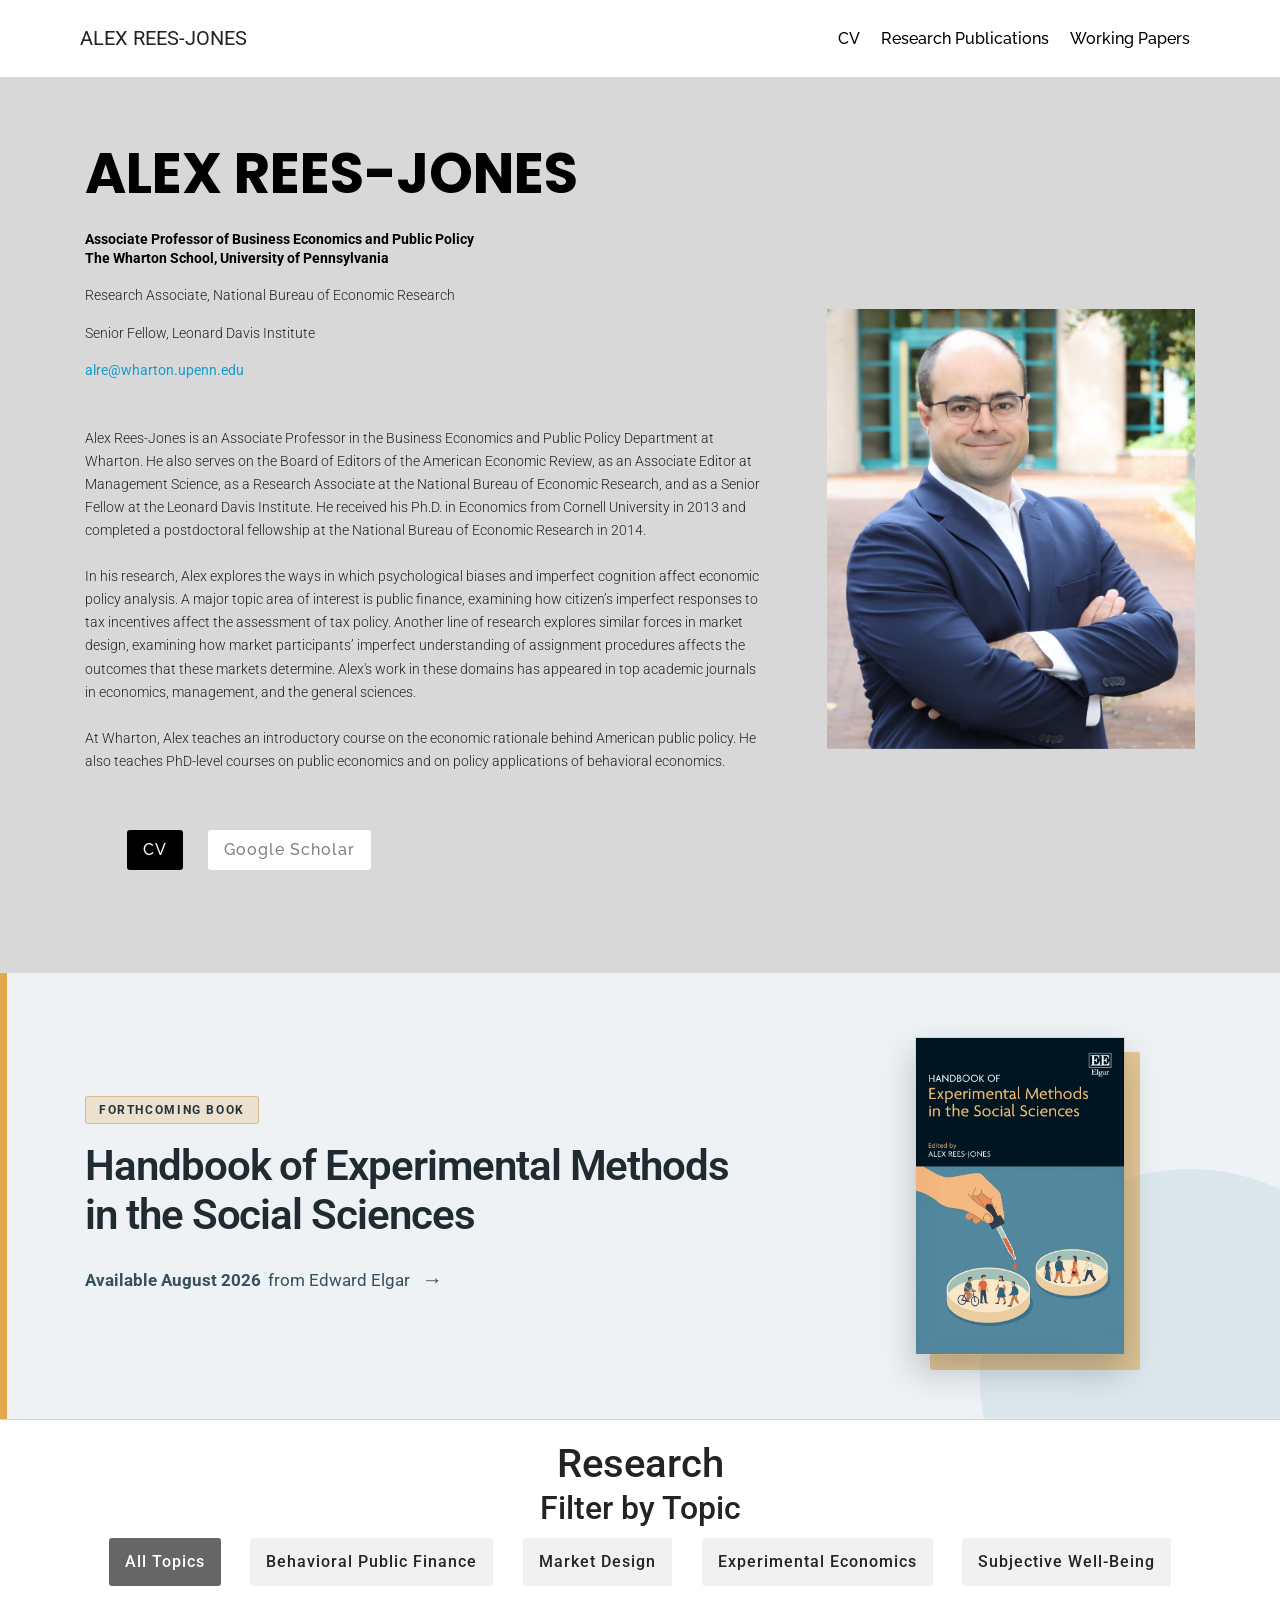
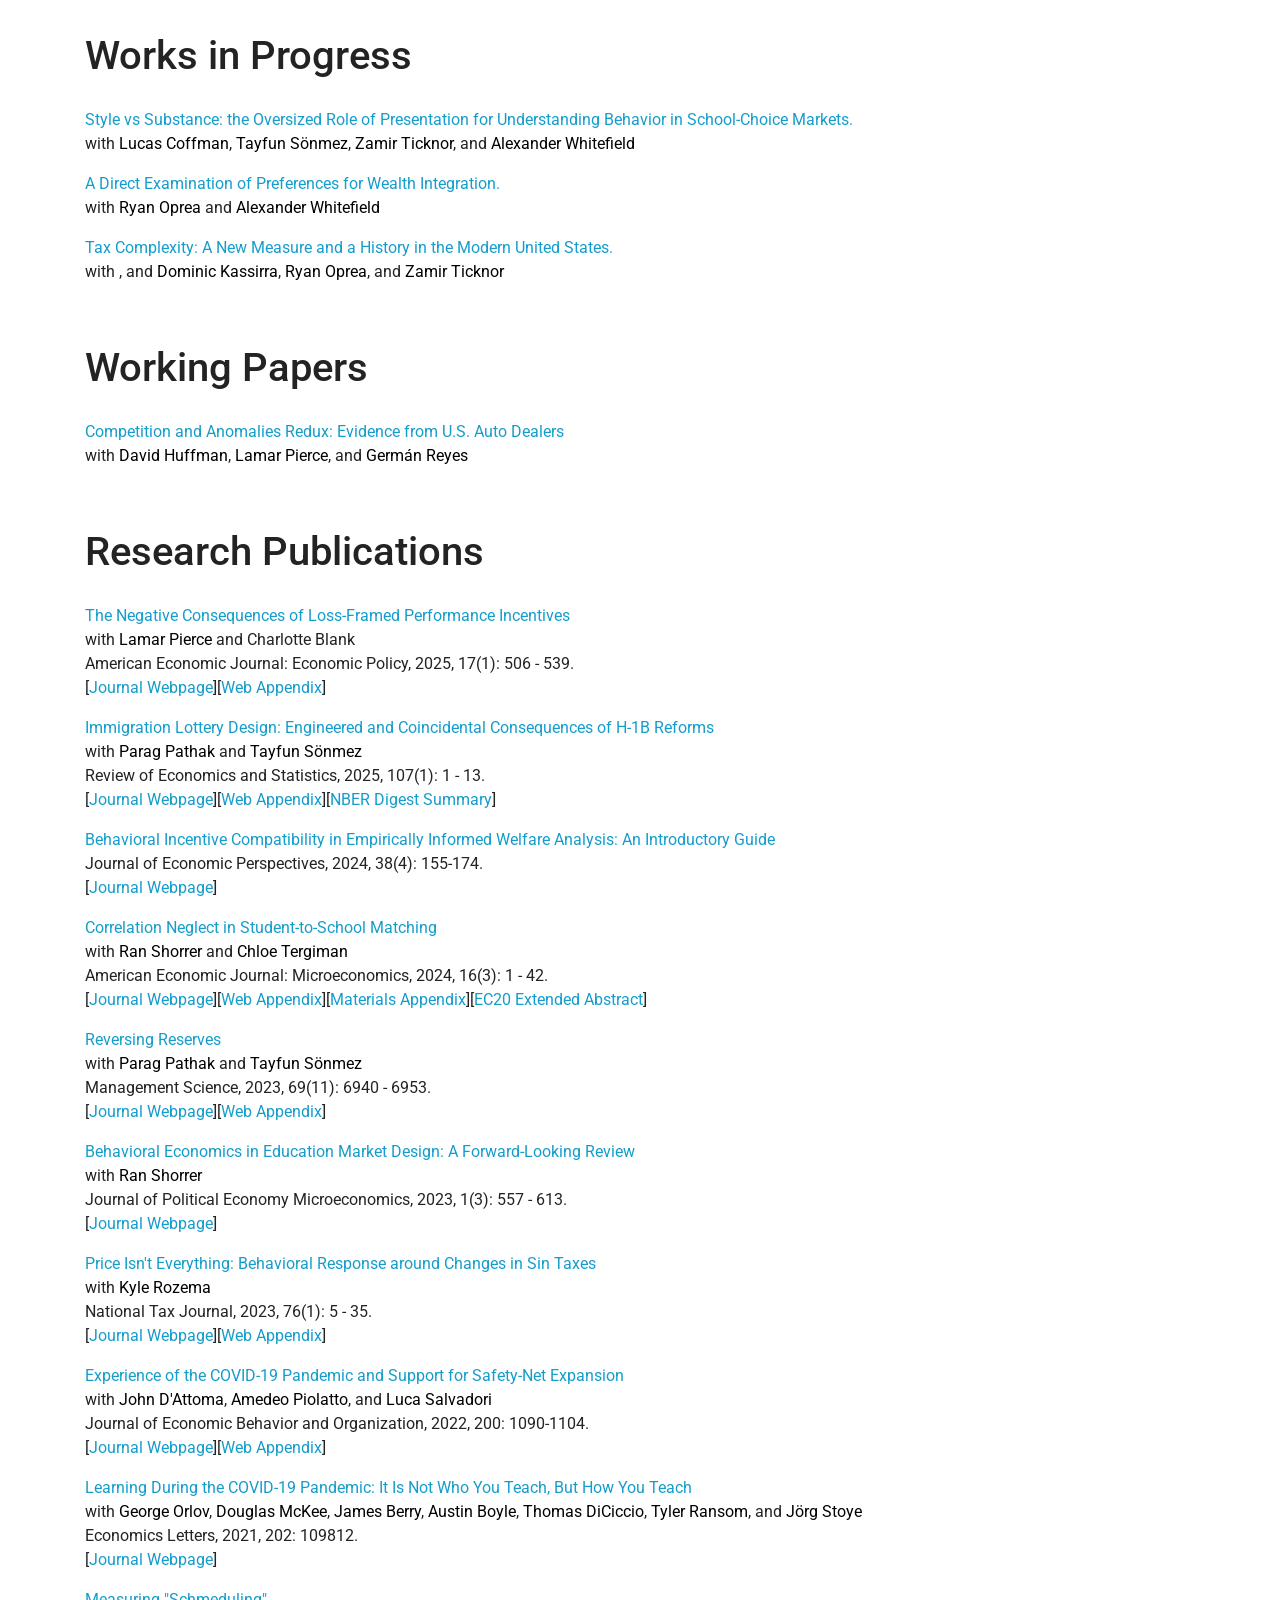
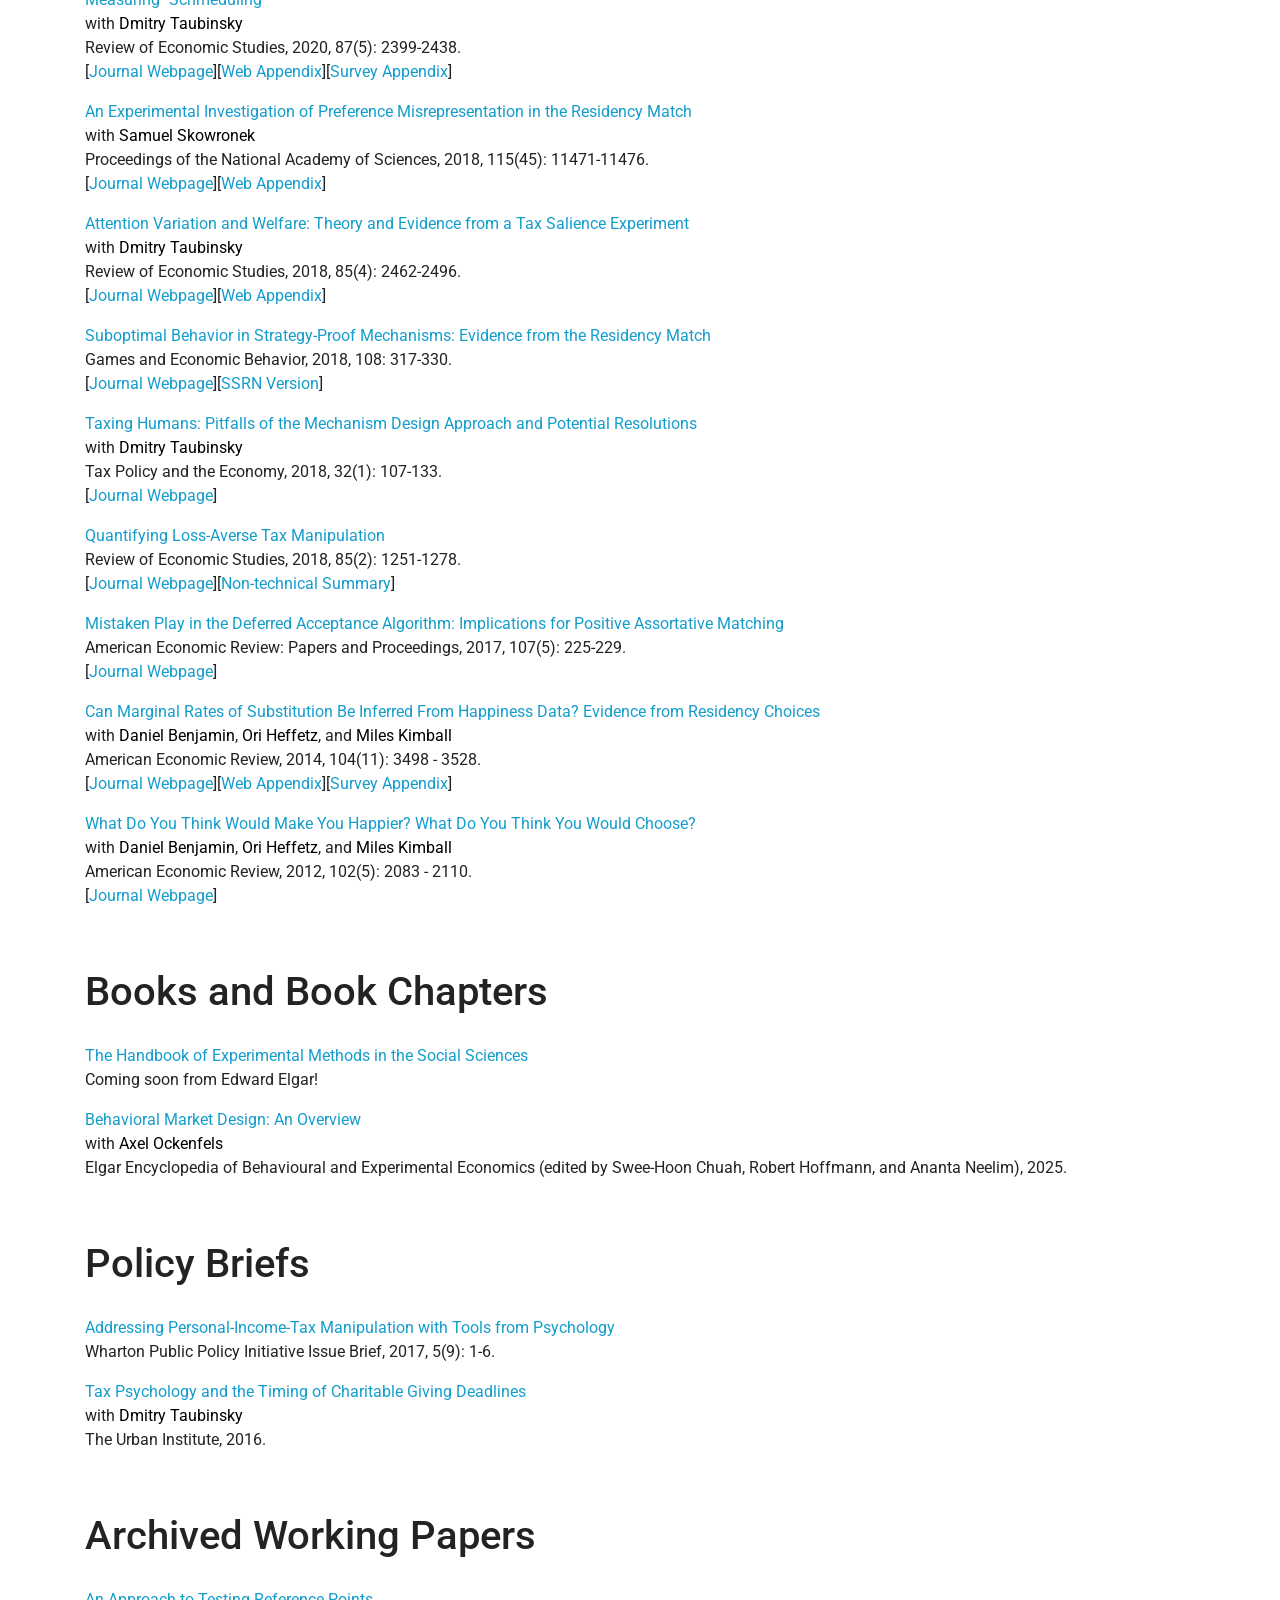
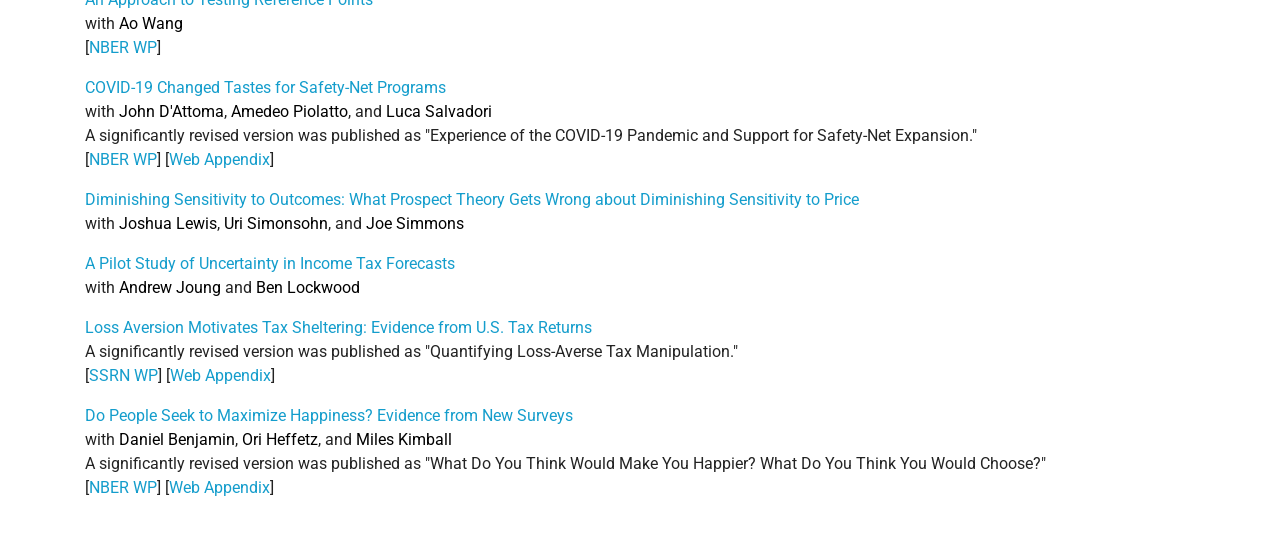
==== index.html @ b06f2dab "Update index.html" ====
<!DOCTYPE html>
<html>
<head>
  
   <meta charset="UTF-8">
  <meta http-equiv="X-UA-Compatible" content="IE=edge">
  <meta name="generator" content="">
  <meta name="viewport" content="width=device-width, initial-scale=1, minimum-scale=1">
   <meta name="description" content="">
  
  <title>ALEX REES-JONES
</title>

  <meta content=
  "Alex Rees-Jones's academic webpage."
  name="description" />
  <meta content=
  "Alex Rees-Jones, Alexander Rees-Jones, Wharton, Economics, Wharton Economics, BEPP" name=
  "keywords" />


   <link rel="stylesheet" href="assets\tether\tether.min.css">
  <link rel="stylesheet" href="assets\bootstrap\css\bootstrap.min.css">
  <link rel="stylesheet" href="assets\bootstrap\css\bootstrap-grid.min.css">
  <link rel="stylesheet" href="assets\bootstrap\css\bootstrap-reboot.min.css">
  <link rel="stylesheet" href="assets\dropdown\css\style.css">
  <link rel="stylesheet" href="assets\animatecss\animate.min.css">
  <link rel="stylesheet" href="assets\theme\css\style.css">
  <link rel="stylesheet" href="assets\mbr\css\mbr-additional.css" type="text/css">
  
 <script src="https://ajax.googleapis.com/ajax/libs/jquery/3.5.1/jquery.min.js"></script>

<script>
  (function(i,s,o,g,r,a,m){i['GoogleAnalyticsObject']=r;i[r]=i[r]||function(){
  (i[r].q=i[r].q||[]).push(arguments)},i[r].l=1*new Date();a=s.createElement(o),
  m=s.getElementsByTagName(o)[0];a.async=1;a.src=g;m.parentNode.insertBefore(a,m)
  })(window,document,'script','https://www.google-analytics.com/analytics.js','ga');

  ga('create', 'UA-104441698-1', 'auto');
  ga('send', 'pageview');

</script>


<script>
$(document).ready(function(){
  $("h4").click(function(){
    $("p1.txt").toggle(300);
  });
});
</script>
 <style>
 
.filterDiv {

  display: none;
}

.show {
  display: block;
}

.container {
  margin-top: 20px;
  overflow: hidden;
}
 

/* Style the buttons */
.btn {
  border: none;
  outline: none;
  padding: 12px 16px;
  background-color: #f1f1f1;
  cursor: pointer;
}

.btn:hover {
  background-color: #ddd;
}

.btn.active {
  background-color: #666;
  color: white;
}
</style> 
  
</head>
<body>
  <section class="menu cid-rqEWqc2a2k" once="menu" id="menu2-1e">

    

    <nav class="navbar navbar-expand beta-menu navbar-dropdown align-items-center navbar-fixed-top navbar-toggleable-sm">
        <button class="navbar-toggler navbar-toggler-right" type="button" data-toggle="collapse" data-target="#navbarSupportedContent" aria-controls="navbarSupportedContent" aria-expanded="false" aria-label="Toggle navigation">
            <div class="hamburger">
                <span></span>
                <span></span>
                <span></span>
                <span></span>
            </div>
        </button>
        <div class="menu-logo">
            <div class="navbar-brand">
                
                   ALEX REES-JONES
             
                
            </div>
        </div>
        <div class="collapse navbar-collapse" id="navbarSupportedContent">
            <ul class="navbar-nav nav-dropdown nav-right" data-app-modern-menu="true"><li class="nav-item">
                    <a class="nav-link link text-black display-4" href="Rees-Jones%20CV.pdf" target="_blank">
                        CV</a>
                </li><li class="nav-item"><a class="nav-link link text-black display-4" href="index.html#pubs">
                        Research Publications</a></li>
                </li><li class="nav-item"><a class="nav-link link text-black display-4" href="index.html#papers">
                        Working Papers</a></li>
<!--
                </li><li class="nav-item"><a class="nav-link link text-black display-4" href="https://bepp.wharton.upenn.edu/profile/alre/#news">
                        Selected Media</a></li>
-->
</ul>
            
        </div>
    </nav>
</section>

<section class="engine"><a href=""></a></section><section class="header3 cid-ricv2BmCOb" id="header3-1d">

    

    

    <div class="container">
        <div class="media-container-row">
            <div class="mbr-figure" style="width: 60%;">
                <img src="https://alexreesjones.github.io/images/cover.jpeg" alt="" title="">
            </div>

            <div class="media-content">
                <h1 class="mbr-section-title mbr-white pb-3 mbr-fonts-style display-1"><strong>ALEX REES-JONES</strong></h1>
                <h3 class="mbr-section-subtitle align-left mbr-white mbr-light pb-3 mbr-fonts-style display-5"><strong>
				Associate Professor of Business Economics and Public Policy <br />
                                The Wharton School, University of Pennsylvania <br />
<br />
</strong><div>Research Associate, National Bureau of Economic Research </div> 
<br />
</strong><div>Senior Fellow, Leonard Davis Institute </div> 
<br />
<div><a href=
      "mailto:alre@wharton.upenn.edu">alre@wharton.upenn.edu</a></div><div>

                <div class="mbr-section-text mbr-white pb-3 ">
                    <p class="mbr-text mbr-fonts-style display-5">

<br>	
<br>		

Alex Rees-Jones is an Associate Professor in the Business Economics and Public Policy Department at Wharton. He also serves on the Board of Editors of the American Economic Review, as an Associate Editor at Management Science, as a Research Associate at the National Bureau of Economic Research, and as a Senior Fellow at the Leonard Davis Institute. He received his Ph.D. in Economics from Cornell University in 2013 and completed a postdoctoral fellowship at the National Bureau of Economic Research in 2014. 

<br>
<br>

In his research, Alex explores the ways in which psychological biases and imperfect cognition affect economic policy analysis. A major topic area of interest is public finance, examining how citizen’s imperfect responses to tax incentives affect the assessment of tax policy. Another line of research explores similar forces in market design, examining how market participants’ imperfect understanding of assignment procedures affects the outcomes that these markets determine. Alex's work in these domains has appeared in top academic journals in economics, management, and the general sciences. 

<br>
<br>

At Wharton, Alex teaches an introductory course on the economic rationale behind American public policy. He also teaches PhD-level courses on public economics and on policy applications of behavioral economics. 


 
<br>
                 </div>
                <div class="btn" style="background-color: #fff0;">
				<a class="btn btn-md btn-secondary display-4" href="https://alexreesjones.github.io/Rees-Jones%20CV.pdf" 
				target="_blank">CV</a> <a class="btn btn-md btn-white display-4" href="https://scholar.google.com/citations?user=gaqjFHAAAAAJ&amp;hl=en">Google Scholar</a></div>
            </div>
        </div>
    </div>


<br>

</section>







<section class="book-announcement" id="handbook">
  <div class="container">
    <div class="row align-items-center">

      <div class="col-lg-8 col-md-7 book-announcement-content">
        <div class="book-label">Forthcoming Book</div>

        <h2 class="book-title">
          Handbook of Experimental Methods<br class="book-title-break">
          in the Social Sciences
        </h2>

        <a
          class="book-release-link"
          href="https://www.e-elgar.com/shop/usd/handbook-of-experimental-methods-in-the-social-sciences-9781035312627.html"
          target="_blank"
          rel="noopener noreferrer"
        >
          <span class="book-release-date">Available August 2026</span>
          <span class="book-publisher">from Edward Elgar</span>
          <span class="book-arrow" aria-hidden="true">&rarr;</span>
        </a>
      </div>

      <div class="col-lg-4 col-md-5 book-cover-column">
        <a
          class="book-cover-link"
          href="https://www.e-elgar.com/shop/usd/handbook-of-experimental-methods-in-the-social-sciences-9781035312627.html"
          target="_blank"
          rel="noopener noreferrer"
          aria-label="View Handbook of Experimental Methods in the Social Sciences on the Edward Elgar website"
        >
          <img
            class="book-cover"
            src="https://alexreesjones.github.io/images/handbook-experimental-methods.jpg"
            alt="Cover of Handbook of Experimental Methods in the Social Sciences"
          >
        </a>
      </div>

    </div>
  </div>
</section>



















































<section class="mbr-section article content9 cid-r3DtLcK8Cp" id="pubs"> 
<br />
<h1 class="text-center">
    Research
</h1>
<h2 class="text-center">
    Filter by Topic
</h2>

<div class="media-container-row"   >
<div id="myBtnContainer"   >
  <button class="btn active" onclick="filterSelection('all')"> All Topics</button>
  <button class="btn" onclick="filterSelection('BPF')"> Behavioral Public Finance</button>
  <button class="btn" onclick="filterSelection('MD')"> Market Design</button>
  <button class="btn" onclick="filterSelection('EE')"> Experimental Economics</button>
  <button class="btn" onclick="filterSelection('SWB')"> Subjective Well-Being</button>
</div>
</div>
<br />

<div class="container">





<div class="filterDiv general MD BPF EE">
    <h1>Works in Progress</h1>
</div>
    
<br />
	<div class="filterDiv MD EE">
        <p><a class="paper" href="">Style vs Substance: the Oversized Role of Presentation for Understanding Behavior in School-Choice Markets.</a><br />
        with <a class="coauthor" href="https://sites.google.com/site/lucascoffman/" style="color:black">Lucas Coffman</a>, <a class="coauthor" href="https://www.tayfunsonmez.net/" style="color:black"> Tayfun S<span>&#246;</span>nmez</a>, <a class="coauthor" href="" style="color:black">Zamir Ticknor</a>, and <a class="coauthor" href="https://sites.google.com/view/alexander-whitefield/" style="color:black"> Alexander Whitefield</a><br />
  	</p>
	</div>


	<div class="filterDiv EE">
        <p><a class="paper" href="">A Direct Examination of Preferences for Wealth Integration.</a><br />
        with <a class="coauthor" href="https://www.ryanoprea.com/" style="color:black">Ryan Oprea</a> and <a class="coauthor" href="https://sites.google.com/view/alexander-whitefield/" style="color:black"> Alexander Whitefield</a><br />
  	</p>
	</div>

	<div class="filterDiv BPF">
        <p><a class="paper" href="">Tax Complexity: A New Measure and a History in the Modern United States.</a><br />
        with , and <a class="coauthor" href="https://dominickassirra.github.io/" style="color:black"> Dominic Kassirra</a>, <a class="coauthor" href="https://www.ryanoprea.com/" style="color:black">Ryan Oprea</a>, and <a class="coauthor" href="" style="color:black">Zamir Ticknor</a><br />
  	</p>
	</div>

<br />



<br />















<div class="filterDiv general">
    <h1>Working Papers</h1>
</div>
    
<br />
	<div class="filterDiv general">
        <p><a class="paper" href="./papers/Competition and Anomalies Redux.pdf">Competition and Anomalies Redux: Evidence from U.S. Auto Dealers</a><br />
        with <a class="coauthor" href="http://www.dbhuffman.com/" style="color:black">David Huffman</a>, <a class="coauthor" href="https://www.lamarpierce.net/" style="color:black">Lamar Pierce</a>, and <a class="coauthor" href="https://germanr.com/" style="color:black">Germán Reyes</a><br />
  	</p>
	</div>



<br />



<br />


    <h1>Research Publications</h1>

    
<br />
	<div class="filterDiv general">
        <p><a class="paper" href="./papers/The Negative Consequences of Loss-Framed Performance Incentives.pdf">The Negative Consequences of Loss-Framed Performance Incentives</a><br />
        with <a class="coauthor" href="https://www.lamarpierce.net/" style="color:black">Lamar Pierce</a> and <a class="coauthor" ">Charlotte Blank</a><br />
<a class="journal">American Economic Journal: Economic Policy,</a> 2025, 17(1): 506 - 539.<br />
[<a href= "https://www.aeaweb.org/articles?id=10.1257/pol.20220512">Journal Webpage</a>][<a href= "./papers/Appendix To The Negative Consequences of Loss-Framed Performance Incentives.pdf">Web Appendix</a>] <br />
  	</p>
	</div>





	<div class="filterDiv MD">
        <p><a class="paper" href="./papers/Immigration Lottery Design.pdf">Immigration Lottery Design: Engineered and Coincidental Consequences of H-1B Reforms</a><br />
        with <a class="coauthor" href="https://economics.mit.edu/faculty/ppathak" style="color:black">Parag Pathak</a> and <a class="coauthor" href="https://www.tayfunsonmez.net/" style="color:black"> Tayfun S<span>&#246;</span>nmez</a><br />
	<a class="journal">Review of Economics and Statistics,</a> 2025, 107(1): 1 - 13.<br />
	[<a href= "https://direct.mit.edu/rest/article/doi/10.1162/rest_a_01252/113167/Immigration-Lottery-Design-Engineered-and">Journal Webpage</a>][<a href= "./papers/Immigration Lottery Design Appendix.pdf">Web Appendix</a>][<a href= "https://www.nber.org/digest/apr20/w26767.shtml">NBER Digest Summary</a>]
  	</p>
	</div>

	<div class="filterDiv BPF MD">
        <p><a class="paper" href="./papers/rees-jones-2024-behavioral-incentive-compatibility-and-empirically-informed-welfare-analysis-an-introductory-guide.pdf">Behavioral Incentive Compatibility in Empirically Informed Welfare Analysis: An Introductory Guide</a><br />
<a class="journal">Journal of Economic Perspectives, </a> 2024, 38(4): 155-174.  <br />
	[<a href= "https://www.aeaweb.org/articles?id=10.1257/jep.38.4.155">Journal Webpage</a>]
  	</p>
	</div>

	<div class="filterDiv MD EE">
        <p><a class="paper" href="./papers/Correlation Neglect in Student-to-School Matching.pdf">Correlation Neglect in Student-to-School Matching</a><br />
        with <a class="coauthor" href="http://rshorrer.weebly.com/" style="color:black">Ran Shorrer</a> and <a class="coauthor" href="https://sites.psu.edu/chloetergiman/" style="color:black">Chloe Tergiman</a><br />
	<a class="journal">American Economic Journal: Microeconomics, </a> 2024, 16(3): 1 - 42.  <br />
	[<a href= "https://www.aeaweb.org/articles?id=10.1257/mic.20200407">Journal Webpage</a>][<a href= "./papers/Correlation Neglect in Student to School Matching Appendix.pdf">Web Appendix</a>][<a href= "./papers/Correlation Neglect in Student to School Matching Materials Appendix.pdf">Materials Appendix</a>][<a href= "./papers/Correlation Neglect in Student-to-School Matching EC20.pdf">EC20 Extended Abstract</a>]
  	</p>
	</div>

	<div class="filterDiv MD EE">
        <p><a class="paper" href="./papers/Reversing Reserves.pdf">Reversing Reserves</a><br />
        with <a class="coauthor" href="https://economics.mit.edu/faculty/ppathak" style="color:black">Parag Pathak</a> and <a class="coauthor" href="https://www.tayfunsonmez.net/" style="color:black">Tayfun S<span>&#246;</span>nmez</a><br />
	<a class="journal">Management Science,</a> 2023, 69(11): 6940 - 6953. <br />
	[<a href= "https://pubsonline.informs.org/doi/10.1287/mnsc.2023.4669">Journal Webpage</a>][<a href= "./papers/Reversing Reserves Appendix.pdf">Web Appendix</a>]
  	</p>
	</div>

	<div class="filterDiv MD">
        <p><a class="paper" href="./papers/Behavioral Economics in Education Market Design.pdf">Behavioral Economics in Education Market Design: A Forward-Looking Review</a><br />
        with <a class="coauthor" href="http://rshorrer.weebly.com/" style="color:black">Ran Shorrer</a><br />
	<a class="journal">Journal of Political Economy Microeconomics, </a> 2023, 1(3): 557 - 613. <br />
[<a href= "https://www.journals.uchicago.edu/doi/10.1086/725054">Journal Webpage</a>]
  	</p>
	</div>


	<div class="filterDiv BPF">
        <p><a class="paper" href="./papers/Price_Isn't_Everything.pdf">Price Isn't Everything: Behavioral Response around Changes in Sin Taxes</a><br />
        with <a class="coauthor" href="http://kylerozema.com/" style="color:black">Kyle Rozema</a><br />
	<a class="journal">National Tax Journal,</a> 2023, 76(1): 5 - 35.<br />
[<a href= "https://www.journals.uchicago.edu/doi/full/10.1086/723093">Journal Webpage</a>][<a href = "./papers/Price_Isn't_Everything_Appendix.pdf">Web Appendix</a>]
  	</p>
	</div>

	<div class="filterDiv BPF">
        <p><a class="paper" href="./papers/COVID and Safetynet Expansion.pdf">Experience of the COVID-19 Pandemic and Support for
Safety-Net Expansion</a><br />
        with <a class="coauthor" href="http://business-school.exeter.ac.uk/about/people/profile/index.php?web_id=John_DAttoma" style="color:black">John D'Attoma</a>, <a class="coauthor" href="https://sites.google.com/site/piolatto/" style="color:black">Amedeo Piolatto</a>, and <a class="coauthor" href="https://lucasalvadori.weebly.com/" style="color:black">Luca Salvadori</a><br />
<a class="journal">Journal of Economic Behavior and Organization,</a> 2022, 200: 1090-1104. <br />
[<a href= "https://doi.org/10.1016/j.jebo.2022.07.002">Journal Webpage</a>][<a href = "./papers/Online Appendix for Experience of the COVID19 Pandemic and Support for Safetynet Expansion.pdf">Web Appendix</a>]
  	</p>
	</div>


	<div class="filterDiv general">
        <p><a class="paper" href="./papers/Learning during a pandemic.pdf">Learning During the COVID-19 Pandemic: It Is Not Who You Teach, But How You Teach</a><br />
        with <a class="coauthor" href="https://sites.google.com/site/orlovecon/home?authuser=0" style="color:black">George Orlov</a>, <a class="coauthor" href="https://dougmckee.net/" style="color:black">Douglas McKee</a>, <a class="coauthor" href="https://sites.google.com/site/econjimberry/" style="color:black">James Berry</a>, <a class="coauthor" href="https://sites.google.com/site/austinboyle/" style="color:black">Austin Boyle</a>, <a class="coauthor" href="https://stat.cornell.edu/people/faculty/thomas-diciccio" style="color:black">Thomas DiCiccio</a>, <a class="coauthor" href="https://tyleransom.github.io/research.html" style="color:black">Tyler Ransom</a>, and <a class="coauthor" href="https://stoye.economics.cornell.edu/" style="color:black">Jörg Stoye</a>           <br />
	<a class="journal">Economics Letters,</a> 2021, 202: 109812.  <br />
[<a href= "https://www.sciencedirect.com/science/article/pii/S0165176521000896?dgcid=coauthor">Journal Webpage</a>]
  	</p>
	</div>

	<div class="filterDiv BPF EE">
        <p><a class="paper" href="./papers/Measuring Schmeduling.pdf">Measuring "Schmeduling"</a><br />
        with <a class="coauthor" href="https://www.dmitrytaubinsky.com/" style="color:black">Dmitry Taubinsky</a><br />
	<a class="journal">Review of Economic Studies,</a> 2020, 87(5): 2399-2438.  <br />
	[<a href= "https://academic.oup.com/restud/advance-article/doi/10.1093/restud/rdz045/5569886?guestAccessKey=7a6e59c3-8af5-4abe-a51c-2ad06c4fa8d2">Journal Webpage</a>][<a href = "./papers/Measuring Schmeduling Online Appendix.pdf">Web Appendix</a>][<a href=
        "./papers/Measuring Schmeduling Survey Appendix.pdf">Survey Appendix</a>]
  	</p>
	</div>

	<div class="filterDiv MD EE">
        <p><a class="paper" href="http://www.pnas.org/content/pnas/115/45/11471.full.pdf">An Experimental Investigation of Preference Misrepresentation in the
  Residency Match </a><br />
        with <a class="coauthor" href="https://oid.wharton.upenn.edu/profile/samsko/" style="color:black">Samuel Skowronek</a><br />
        <a class="journal">Proceedings of the National Academy of Sciences,</a> 2018, 115(45): 11471-11476.<br />
	[<a href= "http://www.pnas.org/content/early/2018/10/22/1803212115">Journal Webpage</a>][<a href=
        "http://www.pnas.org/content/pnas/suppl/2018/10/22/1803212115.DCSupplemental/pnas.1803212115.sapp.pdf">Web Appendix</a>] <br />
  	</p>
	</div>

	<div class="filterDiv BPF EE">
        <p><a class="paper" href="./papers/Attention Variation and Welfare.pdf">Attention Variation and Welfare: Theory and Evidence from a Tax Salience Experiment</a><br />
        with <a class="coauthor" href="https://www.dmitrytaubinsky.com/" style="color:black">Dmitry Taubinsky</a><br />
        <a class="journal">Review of Economic Studies,</a> 2018, 85(4): 2462-2496.  <br />
	[<a href = "https://academic.oup.com/restud/article/85/4/2462/4665811?guestAccessKey=71f8d1bb-ff9a-477c-a482-d36d4dfc3bea">Journal Webpage</a>][<a href=
        "./papers/Appendix_to_Attention_Variation_and_Welfare.pdf">Web Appendix</a>] <br />
  	</p>
	</div>
    
	<div class="filterDiv MD EE">
        <p><a class="paper" href=
        "./papers/Suboptimal Behavior in Strategy-Proof Mechanisms.pdf">
        Suboptimal Behavior in Strategy-Proof Mechanisms: Evidence from the Residency Match</a><br />
        <a class="journal">Games and Economic Behavior,</a>  2018, 108: 317-330.<br />
	[<a href= "https://doi.org/10.1016/j.geb.2017.04.011">Journal Webpage</a>][<a href=
        "https://papers.ssrn.com/sol3/papers.cfm?abstract_id=2662670">SSRN Version</a>]<br />
  	</p>
	</div>

	<div class="filterDiv BPF">
       <p><a class="paper" href="./papers/Taxing Humans.pdf">Taxing Humans: Pitfalls of the Mechanism Design Approach and Potential Resolutions</a><br />
        with <a class="coauthor" href="https://www.dmitrytaubinsky.com/" style="color:black">Dmitry Taubinsky</a><br />
         <a class="journal">Tax Policy and the Economy,</a> 2018, 32(1): 107-133.<br />
	[<a href= "https://doi.org/10.1086/697139">Journal Webpage</a>]<br />
  	</p>
	</div>

	<div class="filterDiv BPF">
  	  <p><a class="paper" href="./papers/Quantifying Loss-Averse Tax Manipulation.pdf">Quantifying Loss-Averse Tax Manipulation</a><br />
        <a class="journal">Review of Economic Studies,</a> 2018, 85(2): 1251-1278.<br />
	[<a href= "https://academic.oup.com/restud/article/85/2/1251/3897019?guestAccessKey=a72df54c-cad9-4195-bd47-7a915dbb132b">Journal Webpage</a>][<a href=
        "./papers/PPI Issue Brief Vol5 No9_3.pdf">Non-technical Summary</a>]<br />
  	</p>
	</div>

	<div class="filterDiv MD">
        <p><a class="paper" href=
        "./papers/Mistaken Play in the Deferred Acceptance Algorithm.pdf">
        Mistaken Play in the Deferred Acceptance Algorithm: Implications for Positive Assortative Matching</a><br />
        <a class="journal">American Economic Review: Papers and Proceedings,</a> 2017, 107(5): 225-229.<br />
	[<a href= "https://www.aeaweb.org/articles?id=10.1257/aer.p20171028">Journal Webpage</a>]<br />
  	</p>
	</div>

	<div class="filterDiv SWB MD EE">
       <p><a class="paper" href=
        "./papers/Can MRSs Be Inferred From Happiness Data.pdf">Can
Marginal Rates of Substitution Be Inferred From Happiness Data? Evidence from
Residency Choices</a><br />
        with <a class="coauthor" href=
        "https://www.danieljbenjamin.com/" style="color:black">
        Daniel Benjamin</a>, <a class="coauthor" href=
        "http://users.nber.org/~heffetz/" style="color:black">
        Ori Heffetz</a>, and 
<a class="coauthor" href=
        "http://www-personal.umich.edu/~mkimball/" style="color:black">
        Miles Kimball</a> <br />
        <a class="journal">American Economic Review</a>, 2014, 104(11): 3498 - 3528.<br />
       [<a href= "https://www.aeaweb.org/articles?id=10.1257/aer.104.11.3498">Journal Webpage</a>][<a href=
        "./papers/web-appendix-to-can-MRSs-be-inferred-from-happiness-data.pdf">Web Appendix</a>][<a href="./papers/survey-appendix-to-can-MRSs-be-inferred-from-happiness-data.pdf">Survey Appendix</a>] <br />
 </p>
	
<a id="papers"> </a>
</div>

	<div class="filterDiv SWB EE">
 <p><a class="paper" href=
        "./papers/What Do You Think Would Make You Happier.pdf">What
Do You Think Would Make You Happier? What Do You Think You Would Choose?</a><br />
        with <a class="coauthor" href=
        "https://www.danieljbenjamin.com/" style="color:black">
        Daniel Benjamin</a>, <a class="coauthor" href=
        "http://users.nber.org/~heffetz/" style="color:black">
        Ori Heffetz</a>, and 
<a class="coauthor" href=
        "http://www-personal.umich.edu/~mkimball/" style="color:black"> 
        Miles Kimball</a> <br />
        <a class="journal">American Economic Review</a>, 2012, 102(5): 2083 - 2110.  <br />
	[<a href= "https://www.aeaweb.org/articles?id=10.1257/aer.102.5.2083">Journal Webpage</a>]  <br />
	
 </p>
	</div>

        
<br />

<br />


<div class="filterDiv MD EE">
				<h1>Books and Book Chapters</h2>
	</div>


<br />

	<div class="filterDiv EE">
        <p><a class="paper" href="">The Handbook of Experimental Methods in the Social Sciences</a><br />
       Coming soon from Edward Elgar! <br/>
				</p>
	</div>


	<div class="filterDiv MD">
        <p><a class="paper" href="https://www.elgaronline.com/display/book/9781802207736/chapter27.xml">Behavioral Market Design: An Overview</a><br />
        with <a class="coauthor" href="https://www.coll.mpg.de/axel-ockenfels" style="color:black">Axel Ockenfels</a><br />
        <a class="journal">Elgar Encyclopedia of Behavioural and Experimental Economics (edited by Swee-Hoon Chuah, Robert Hoffmann, and Ananta Neelim)</a>, 2025.<br/>
				</p>
	</div>

<br />

<br />



















<div class="filterDiv BPF">
				<h1>Policy Briefs</h2>
	</div>


<br />

	<div class="filterDiv BPF RD">
        <p><a class="paper" href="./papers/PPI Issue Brief Vol5 No9_3.pdf">Addressing Personal-Income-Tax Manipulation with Tools from Psychology</a><br />
        <a class="journal">Wharton Public Policy Initiative Issue Brief</a>, 2017, 5(9): 1-6. <br/>
				</p>
	</div>

	<div class="filterDiv BPF">
        <p><a class="paper" href="./papers/Tax-Psychology-and-the-Timing-of-Charitable-Giving-Deadlines.pdf">Tax Psychology and the Timing of Charitable Giving Deadlines</a><br />
        with <a class="coauthor" href="https://www.dmitrytaubinsky.com/" style="color:black">Dmitry Taubinsky</a><br />
        <a class="journal">The Urban Institute</a>, 2016.<br/>
				</p>
	</div>

<br />

<br />

<div class="filterDiv BPF EE SWB">
<h1> Archived Working Papers</h1>
	</div>
<br />

	<div class="filterDiv EE">
        <p><a class="paper" href="./papers/An Approach to Testing Reference Points.pdf">An Approach to Testing Reference Points</a><br />
        with <a class="coauthor" href="https://sites.google.com/view/ao-wang/home" style="color:black">Ao Wang</a><br />
 [<a href=
        "https://www.nber.org/papers/w30773">NBER WP</a>] <br />  	
</p>
	</div>

	<div class="filterDiv BPF">
        <p><a class="paper" href="./papers/COVID-19 changed tastes for safety-net programs.pdf">COVID-19 Changed Tastes for Safety-Net Programs</a><br />
        with <a class="coauthor" href="http://business-school.exeter.ac.uk/about/people/profile/index.php?web_id=John_DAttoma" style="color:black">John D'Attoma</a>, <a class="coauthor" href="https://sites.google.com/site/piolatto/" style="color:black">Amedeo Piolatto</a>, and <a class="coauthor" href="https://lucasalvadori.weebly.com/" style="color:black">Luca Salvadori</a><br />
A significantly revised version was published as "Experience of the COVID-19 Pandemic and Support for
Safety-Net Expansion." <br />
 [<a href=
        "https://www.nber.org/papers/w27865">NBER WP</a>] [<a href=
        "./papers/Online Appendix to COVID-19 Changed Tastes for Safety-Net Programs.pdf">Web Appendix</a>] <br />
  	</p>
	</div>

	<div class="filterDiv EE ">
        <p><a class="paper" href="./papers/Diminishing Sensitivity to Outcomes.pdf">Diminishing Sensitivity to Outcomes: What Prospect Theory Gets Wrong about Diminishing Sensitivity to Price</a><br />
        with <a class="coauthor" href="https://www.joshua-lewis.net/" style="color:black">Joshua Lewis</a>, <a class="coauthor" href="http://urisohn.com/" style="color:black">Uri Simonsohn</a>, and <a 	class="coauthor" href="https://oid.wharton.upenn.edu/profile/jsimmo/" style="color:black">Joe Simmons</a> <br />
  	</p>
	</div>


	<div class="filterDiv BPF EE">
        <p><a class="paper" href="./papers/A Pilot Study of Uncertainty in Income Tax Forecasts.pdf">A Pilot Study of Uncertainty in Income Tax Forecasts</a><br />
        with <a class="coauthor" href="https://andrewjoung.com/" style="color:black">Andrew Joung</a> and <a 	class="coauthor" href="https://benlockwood.com/" style="color:black">Ben Lockwood</a> <br />
  	</p>
	</div>


	<div class="filterDiv BPF">
  	  <p><a class="paper" href="./papers/Loss Aversion Motivates Tax Sheltering.pdf">Loss Aversion Motivates Tax Sheltering: Evidence from U.S. Tax Returns</a><br />
A significantly revised version was published as "Quantifying Loss-Averse Tax Manipulation." <br />
 [<a href=
        "https://papers.ssrn.com/sol3/papers.cfm?abstract_id=2330980">SSRN WP</a>] [<a href=
        "./papers/Loss-Aversion-Motivates-Tax-Sheltering-Appendix.pdf">Web Appendix</a>] 
  	</p>
	</div>


	<div class="filterDiv SWB EE">
 <p><a class="paper" href="./papers/Do People Seek to Maximize Happiness.pdf">Do People Seek to Maximize Happiness? Evidence from New Surveys</a><br />
        with <a class="coauthor" href=
        "https://www.danieljbenjamin.com/" style="color:black">
        Daniel Benjamin</a>, <a class="coauthor" href=
        "http://users.nber.org/~heffetz/" style="color:black">
        Ori Heffetz</a>, and 
<a class="coauthor" href=
        "http://www-personal.umich.edu/~mkimball/" style="color:black"> 
        Miles Kimball</a> <br />
        A significantly revised version was published as "What Do You Think Would Make You Happier? What Do You Think You Would Choose?" <br />
  [<a href=
        "https://www.nber.org/papers/w16489">NBER WP</a>] [<a href=
        "./papers/web-appendix-to-do-people-seek-to-maximize-happiness.pdf">Web Appendix</a>]  <br />
 </p>
	</div>


<br />

	</div>


 </section>
<script>
filterSelection("all")
function filterSelection(c) {
  var x, i;
  x = document.getElementsByClassName("filterDiv");
  if (c == "all") c = "";
  for (i = 0; i < x.length; i++) {
    w3RemoveClass(x[i], "show");
    if (x[i].className.indexOf(c) > -1) w3AddClass(x[i], "show");
  }
}

function w3AddClass(element, name) {
  var i, arr1, arr2;
  arr1 = element.className.split(" ");
  arr2 = name.split(" ");
  for (i = 0; i < arr2.length; i++) {
    if (arr1.indexOf(arr2[i]) == -1) {element.className += " " + arr2[i];}
  }
}

function w3RemoveClass(element, name) {
  var i, arr1, arr2;
  arr1 = element.className.split(" ");
  arr2 = name.split(" ");
  for (i = 0; i < arr2.length; i++) {
    while (arr1.indexOf(arr2[i]) > -1) {
      arr1.splice(arr1.indexOf(arr2[i]), 1);     
    }
  }
  element.className = arr1.join(" ");
}

// Add active class to the current button (highlight it)
var btnContainer = document.getElementById("myBtnContainer");
var btns = btnContainer.getElementsByClassName("btn");
for (var i = 0; i < btns.length; i++) {
  btns[i].addEventListener("click", function(){
    var current = document.getElementsByClassName("active");
    current[0].className = current[0].className.replace(" active", "");
    this.className += " active";
  });
}
</script>


  <script src="assets\web\assets\jquery\jquery.min.js"></script>
  <script src="assets\popper\popper.min.js"></script>
  <script src="assets\tether\tether.min.js"></script>
  <script src="assets\bootstrap\js\bootstrap.min.js"></script>
  <script src="assets\dropdown\js\script.min.js"></script>
  <script src="assets\touchswipe\jquery.touch-swipe.min.js"></script>
  <script src="assets\viewportchecker\jquery.viewportchecker.js"></script>
  <script src="assets\smoothscroll\smooth-scroll.js"></script>

  
  
 
  </body>
</html>
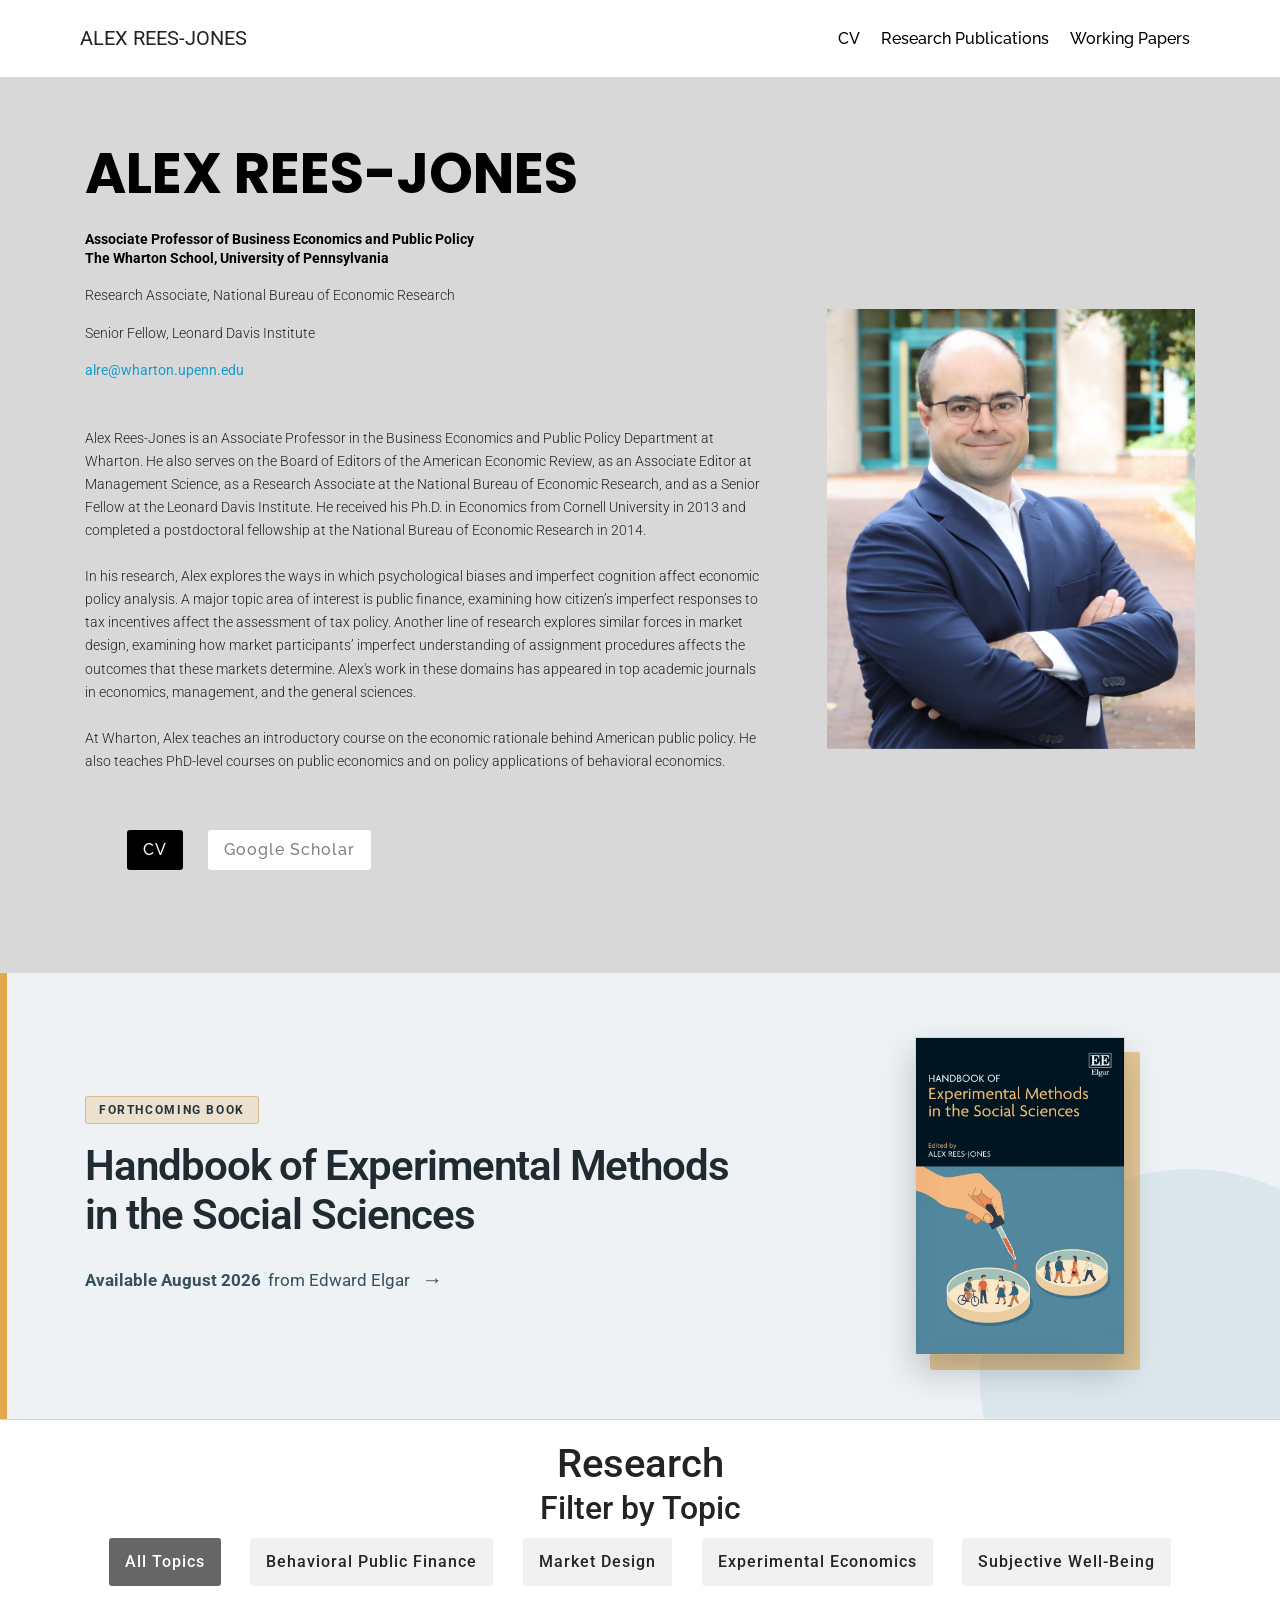
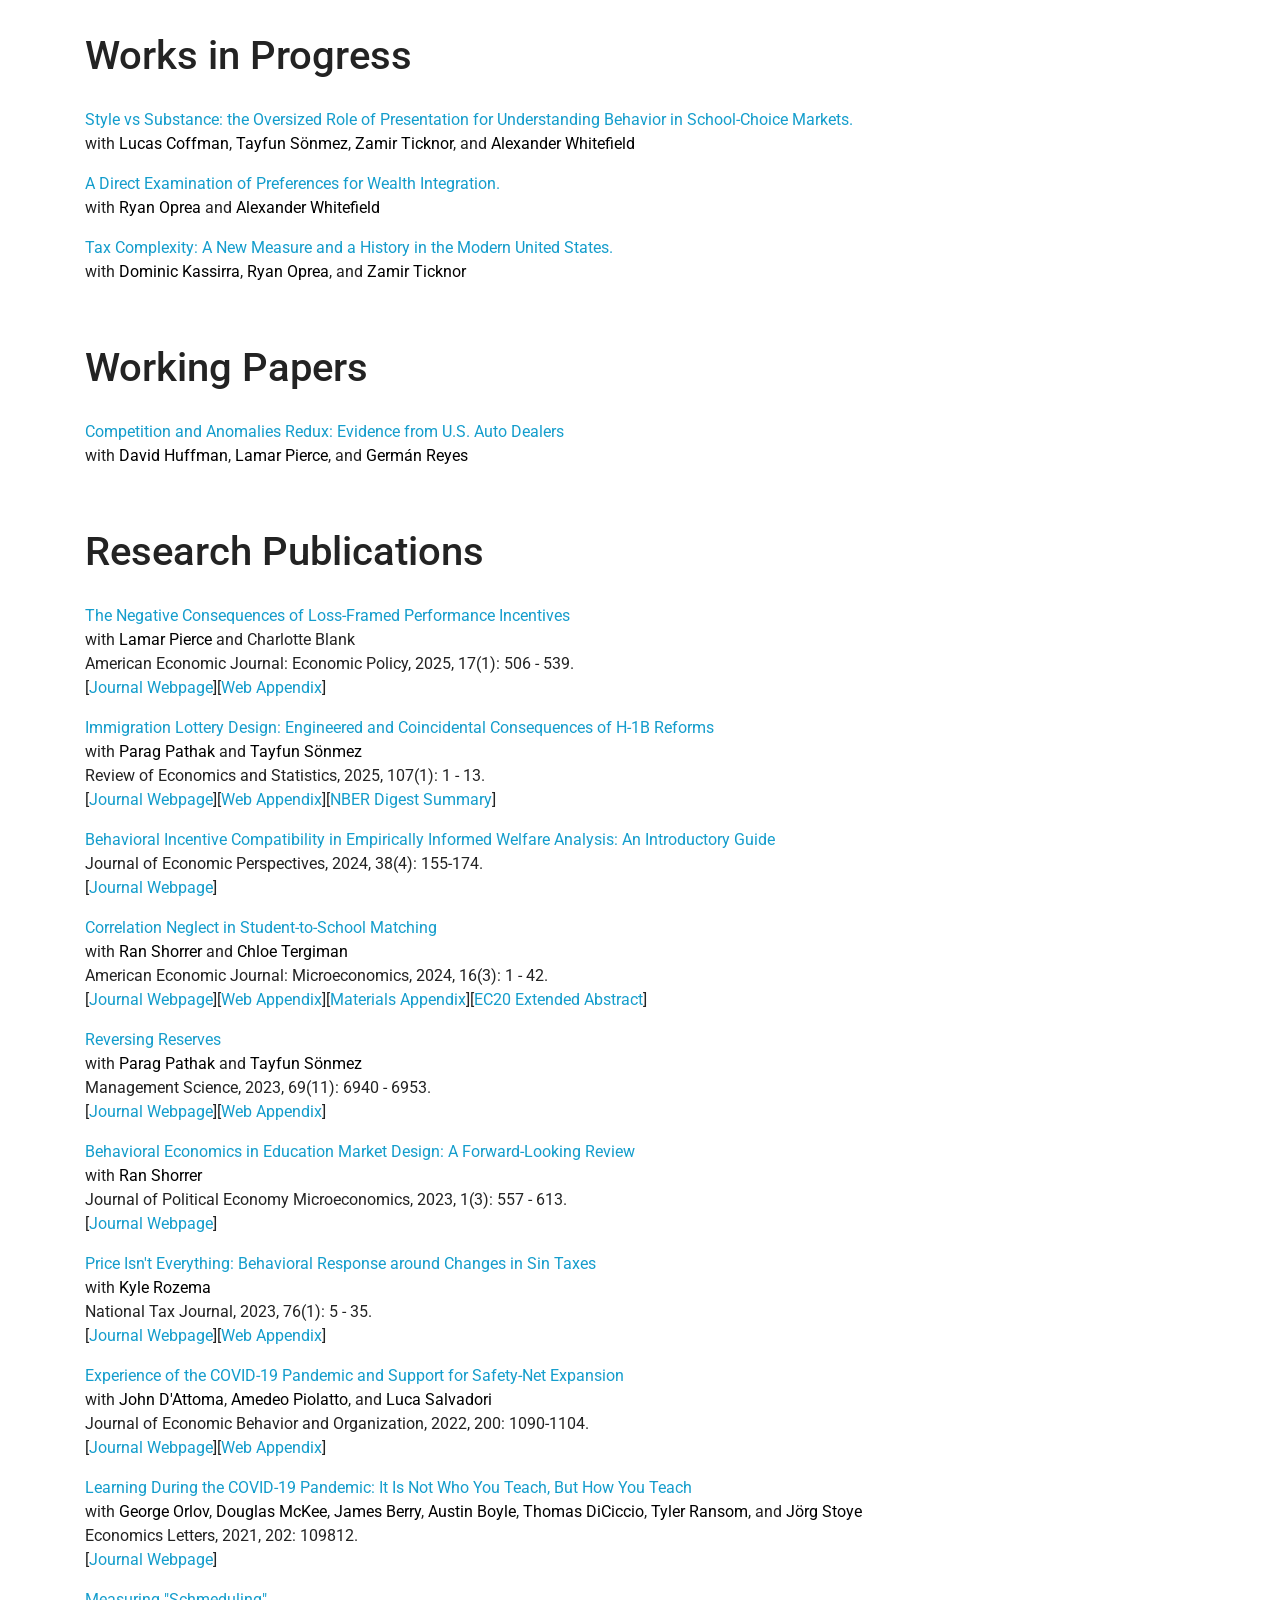
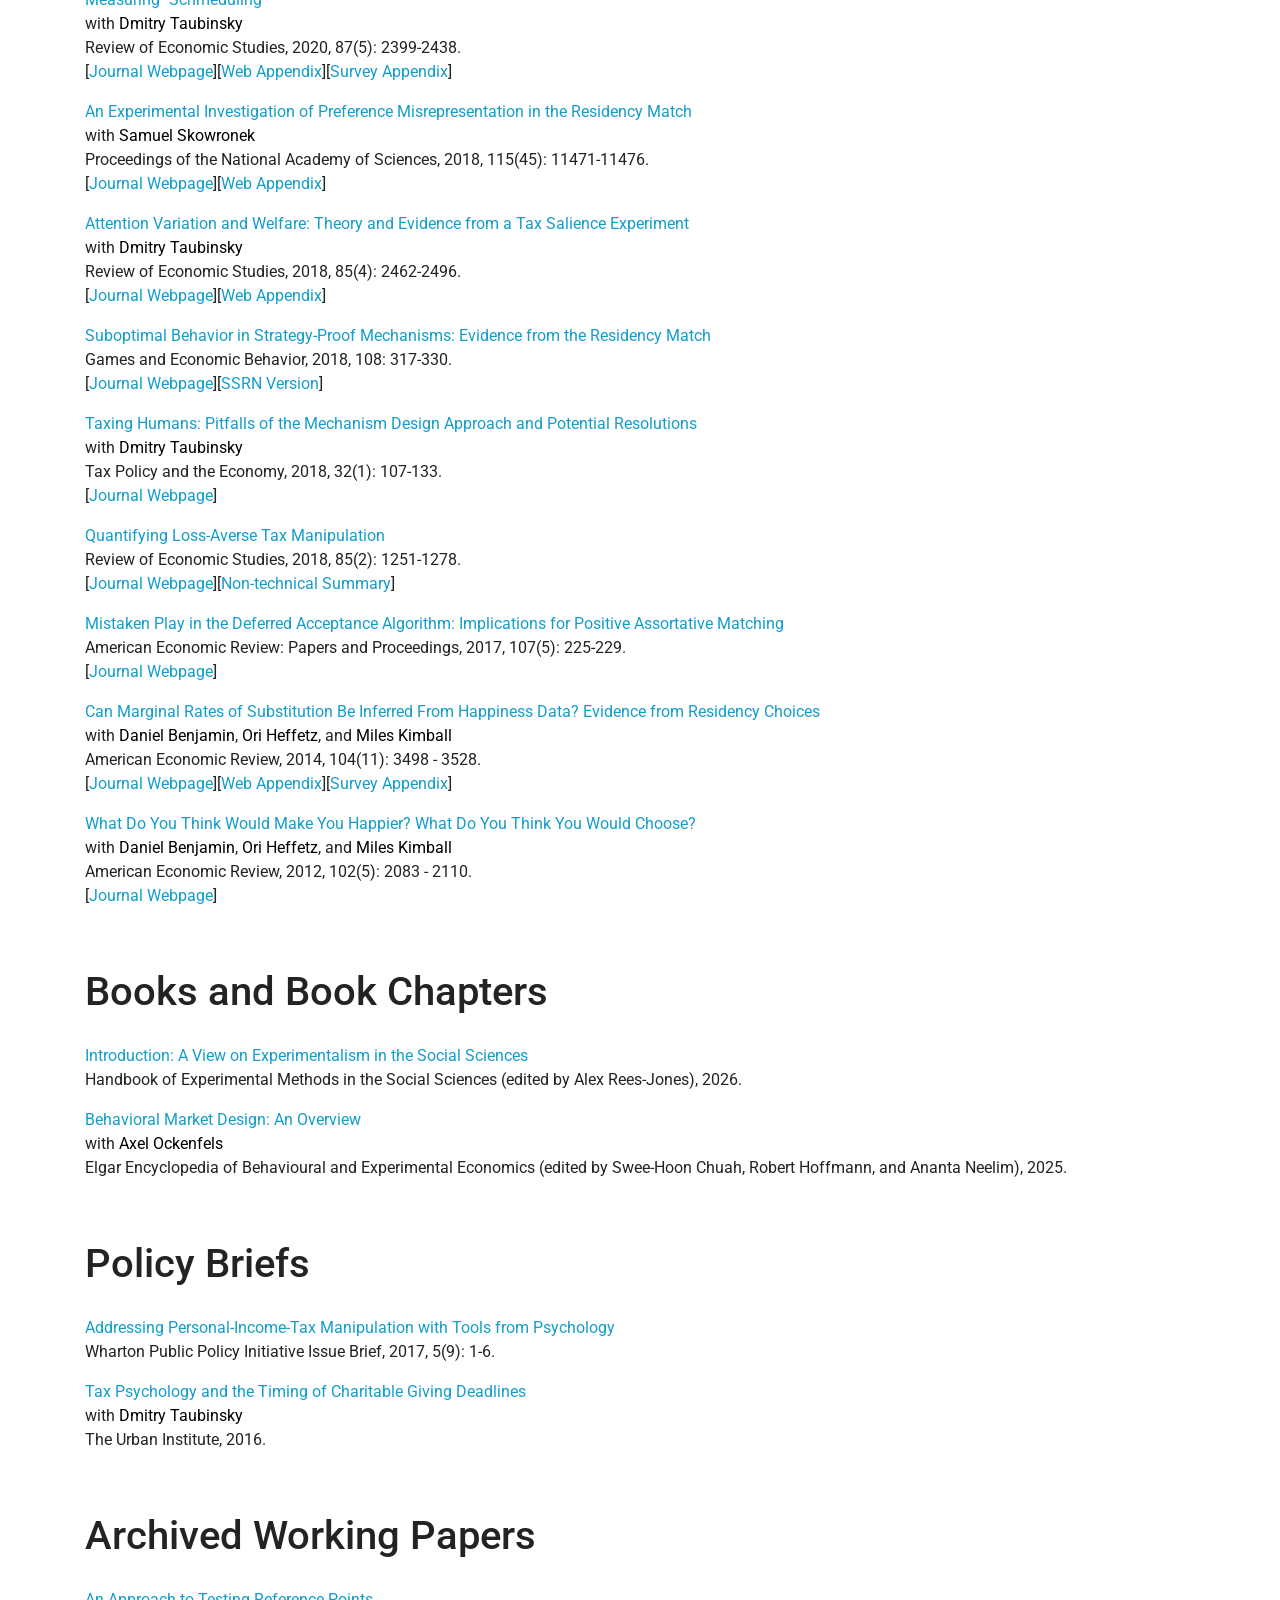
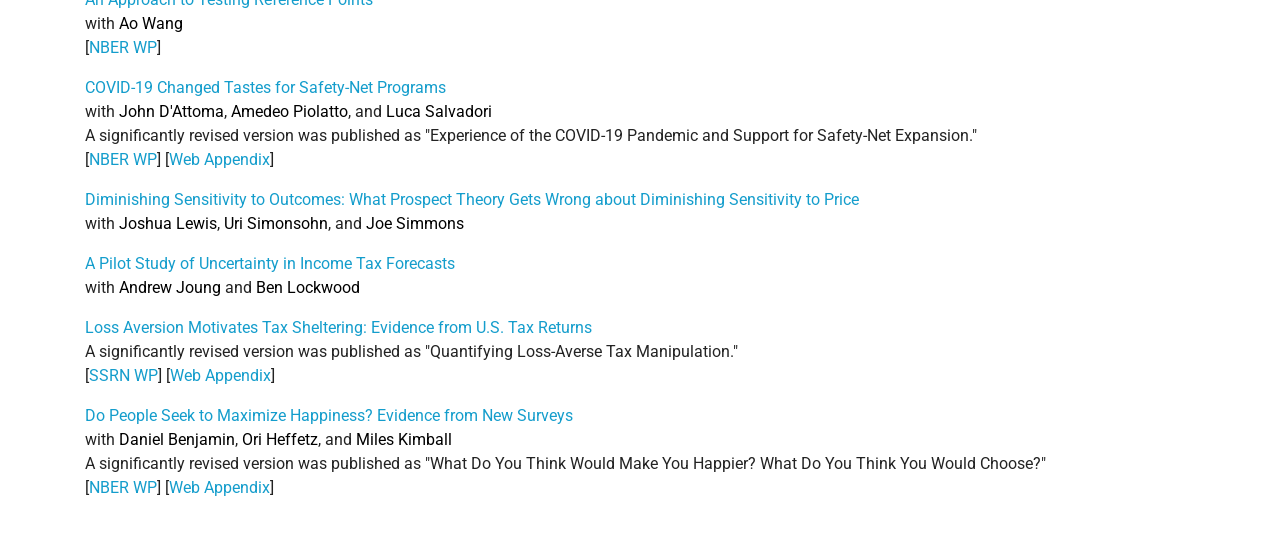
==== commit ae03790e: "Adding papers for Car paper and handbook intro" ====
--- a/index.html
+++ b/index.html
@@ -331,7 +331,7 @@
 
 	<div class="filterDiv BPF">
         <p><a class="paper" href="">Tax Complexity: A New Measure and a History in the Modern United States.</a><br />
-        with , and <a class="coauthor" href="https://dominickassirra.github.io/" style="color:black"> Dominic Kassirra</a>, <a class="coauthor" href="https://www.ryanoprea.com/" style="color:black">Ryan Oprea</a>, and <a class="coauthor" href="" style="color:black">Zamir Ticknor</a><br />
+        with <a class="coauthor" href="https://dominickassirra.github.io/" style="color:black"> Dominic Kassirra</a>, <a class="coauthor" href="https://www.ryanoprea.com/" style="color:black">Ryan Oprea</a>, and <a class="coauthor" href="" style="color:black">Zamir Ticknor</a><br />
   	</p>
 	</div>
 
@@ -573,8 +573,8 @@
 <br />
 
 	<div class="filterDiv EE">
-        <p><a class="paper" href="">The Handbook of Experimental Methods in the Social Sciences</a><br />
-       Coming soon from Edward Elgar! <br/>
+        <p><a class="paper" href="./papers/A View on Experimentalism in the Social Sciences.pdf">Introduction: A View on Experimentalism in the Social Sciences</a><br />
+        <a class="journal">Handbook of Experimental Methods in the Social Sciences (edited by Alex Rees-Jones)</a>, 2026.<br/>
 				</p>
 	</div>
 
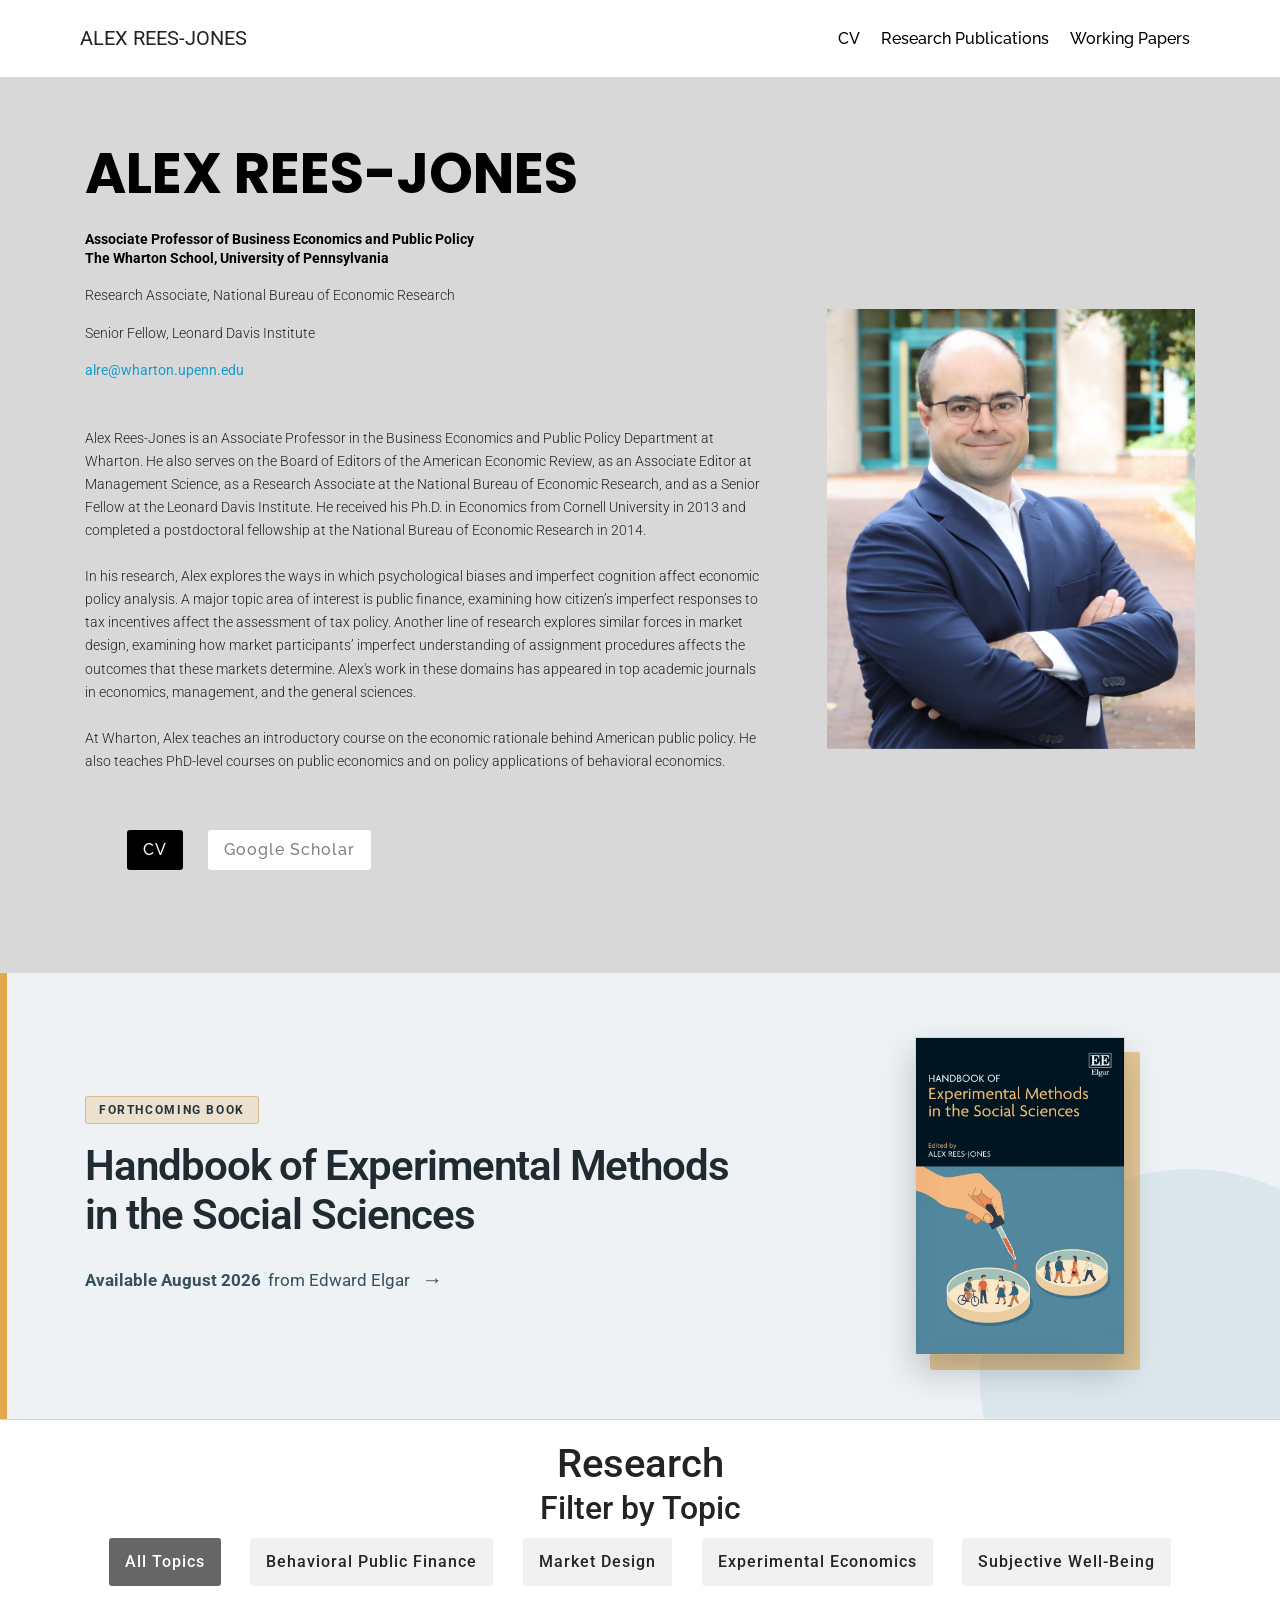
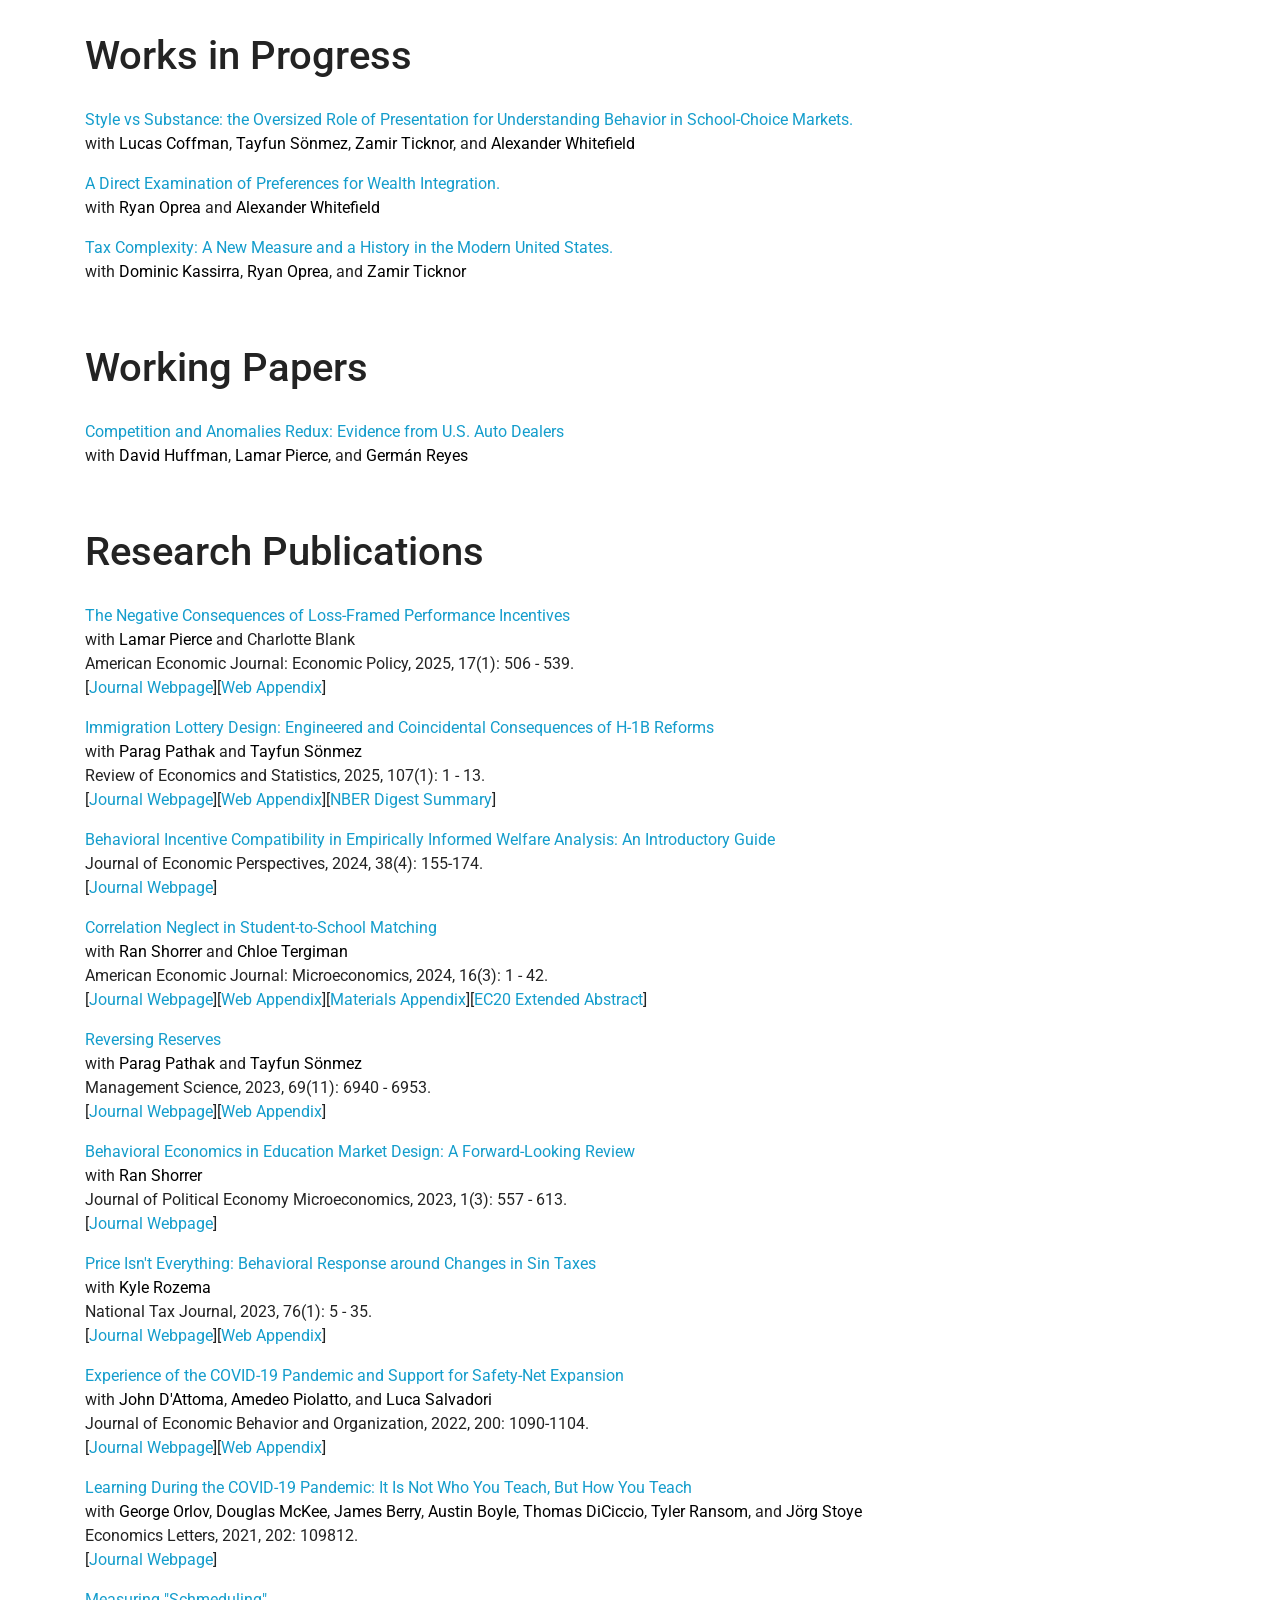
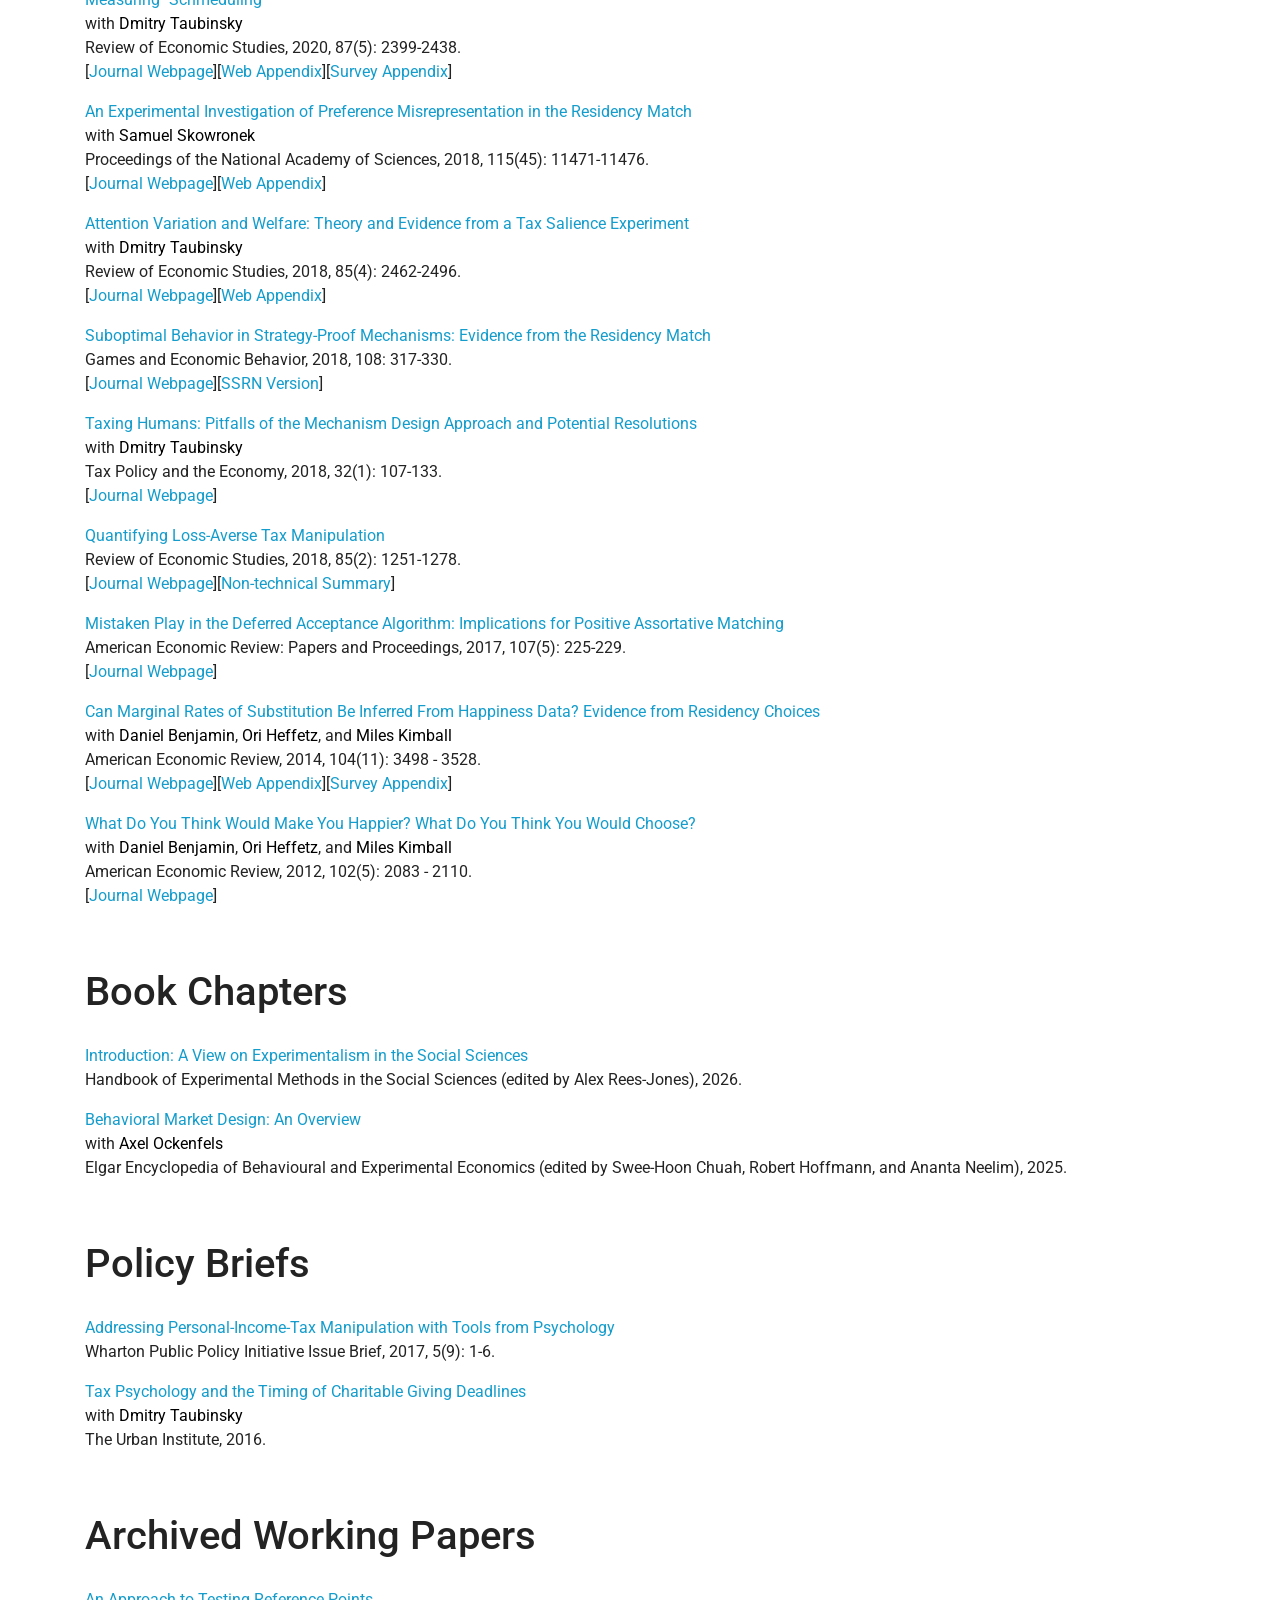
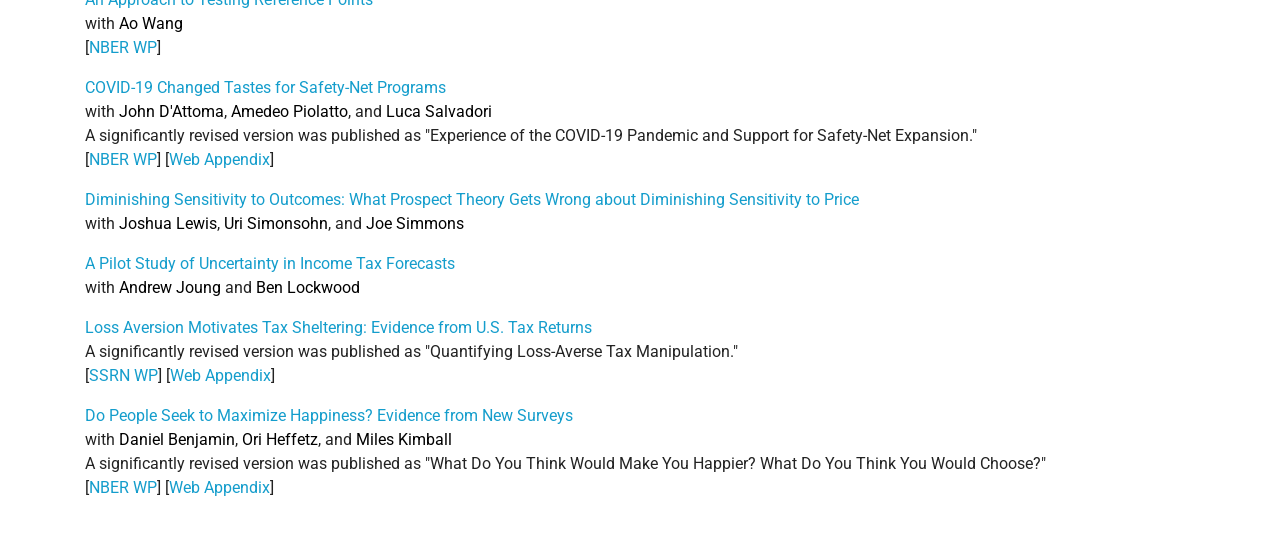
==== commit a29577f6: "Update index.html" ====
--- a/index.html
+++ b/index.html
@@ -566,7 +566,7 @@
 
 
 <div class="filterDiv MD EE">
-				<h1>Books and Book Chapters</h2>
+				<h1>Book Chapters</h2>
 	</div>
 
 
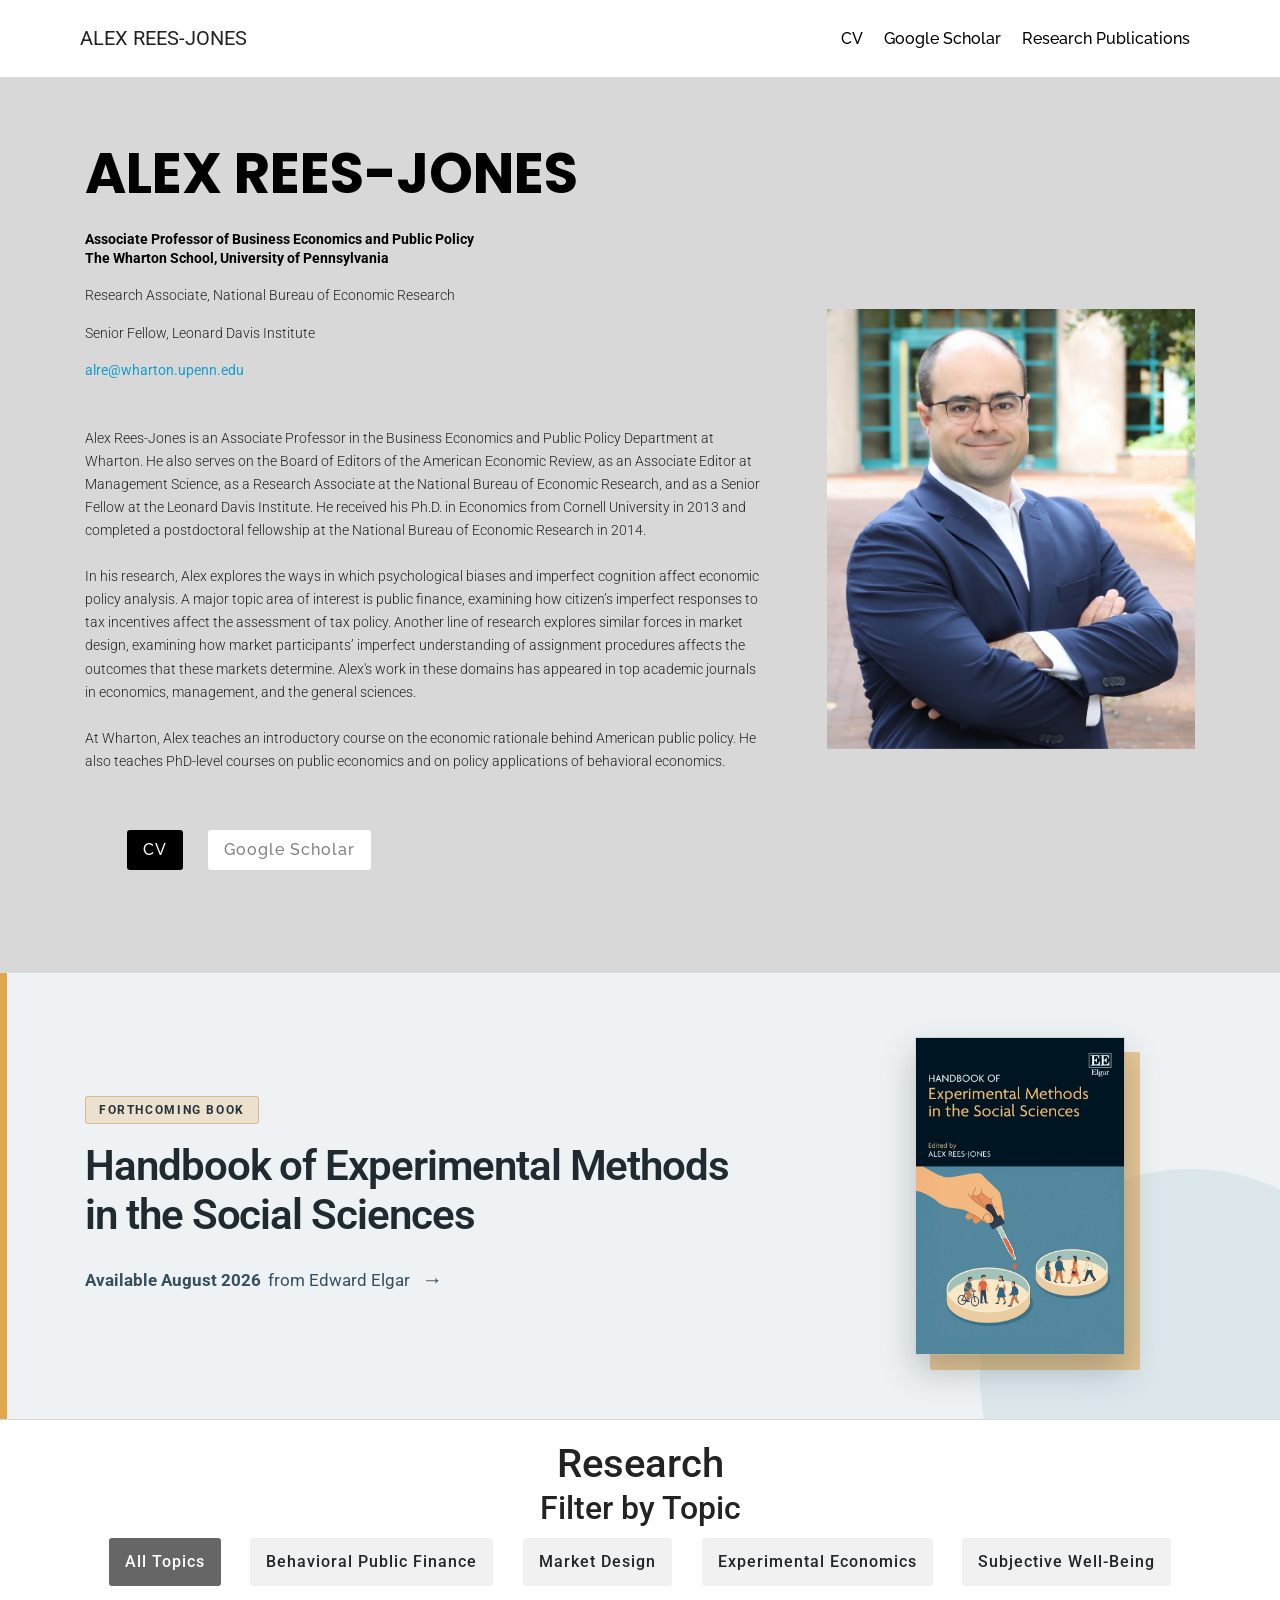
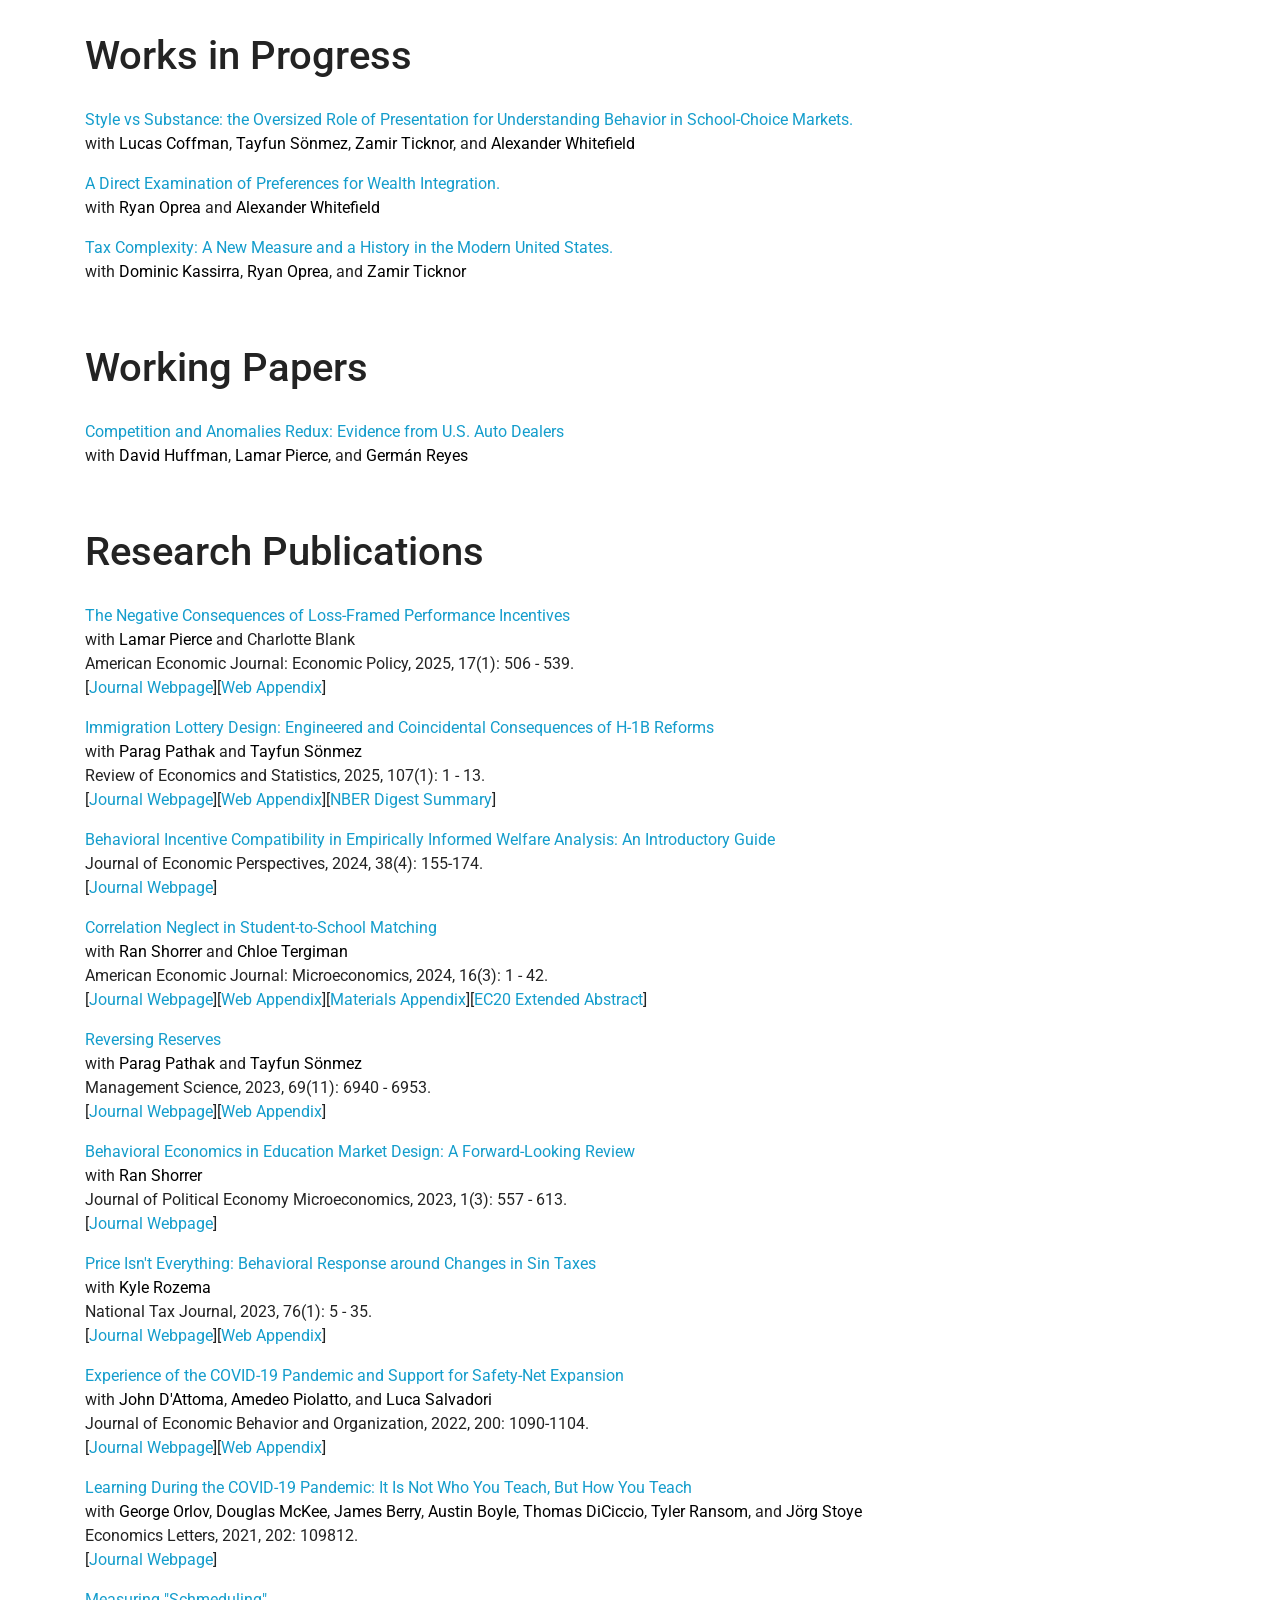
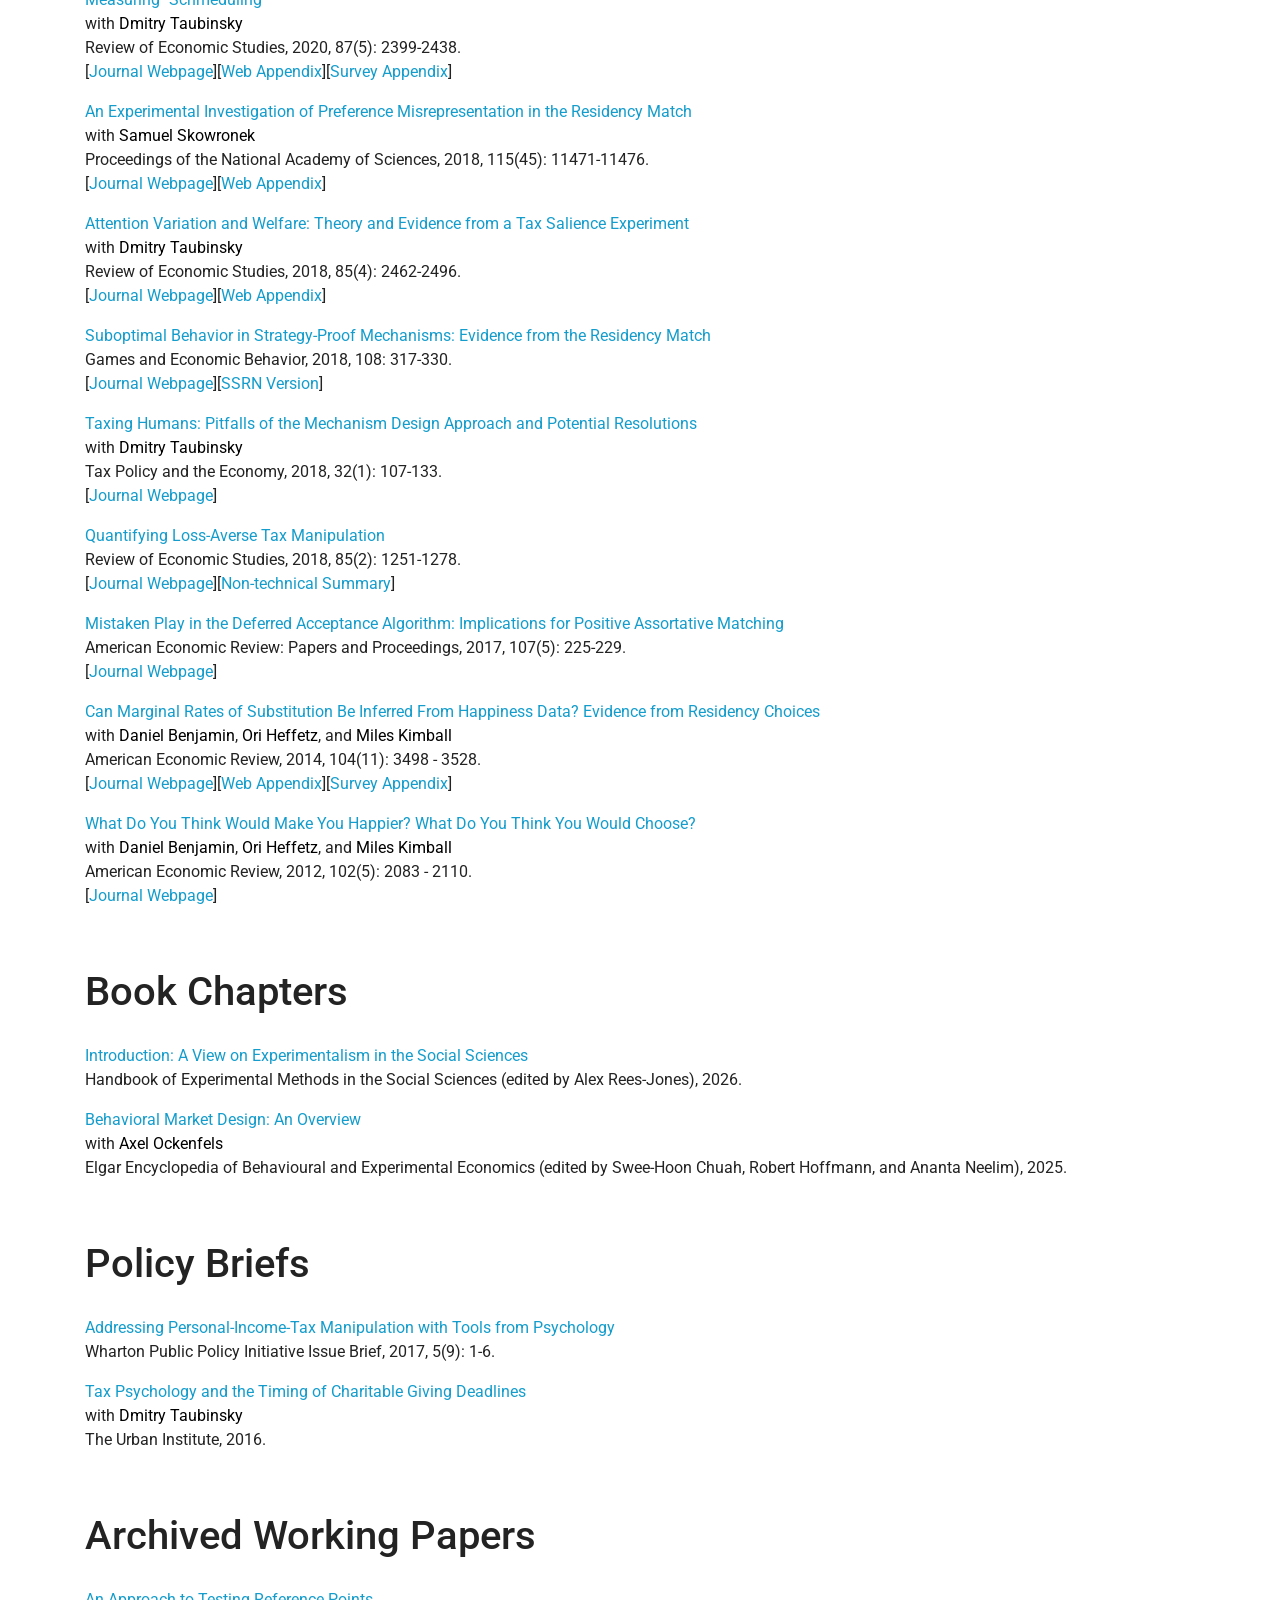
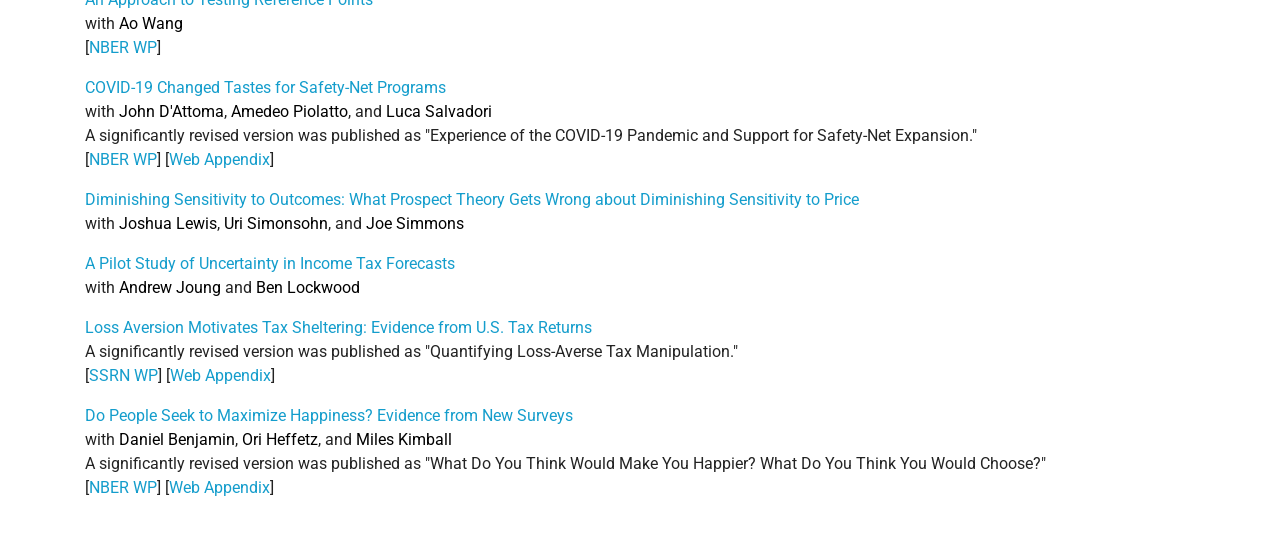
==== commit f0fa31f2: "Update index.html" ====
--- a/index.html
+++ b/index.html
@@ -112,14 +112,13 @@
             <ul class="navbar-nav nav-dropdown nav-right" data-app-modern-menu="true"><li class="nav-item">
                     <a class="nav-link link text-black display-4" href="Rees-Jones%20CV.pdf" target="_blank">
                         CV</a>
+
+                </li><li class="nav-item"><a class="nav-link link text-black display-4" href="https://scholar.google.com/citations?user=gaqjFHAAAAAJ&amp;hl=en">
+                        Google Scholar</a></li>
                 </li><li class="nav-item"><a class="nav-link link text-black display-4" href="index.html#pubs">
                         Research Publications</a></li>
-                </li><li class="nav-item"><a class="nav-link link text-black display-4" href="index.html#papers">
-                        Working Papers</a></li>
-<!--
-                </li><li class="nav-item"><a class="nav-link link text-black display-4" href="https://bepp.wharton.upenn.edu/profile/alre/#news">
-                        Selected Media</a></li>
--->
+
+
 </ul>
             
         </div>
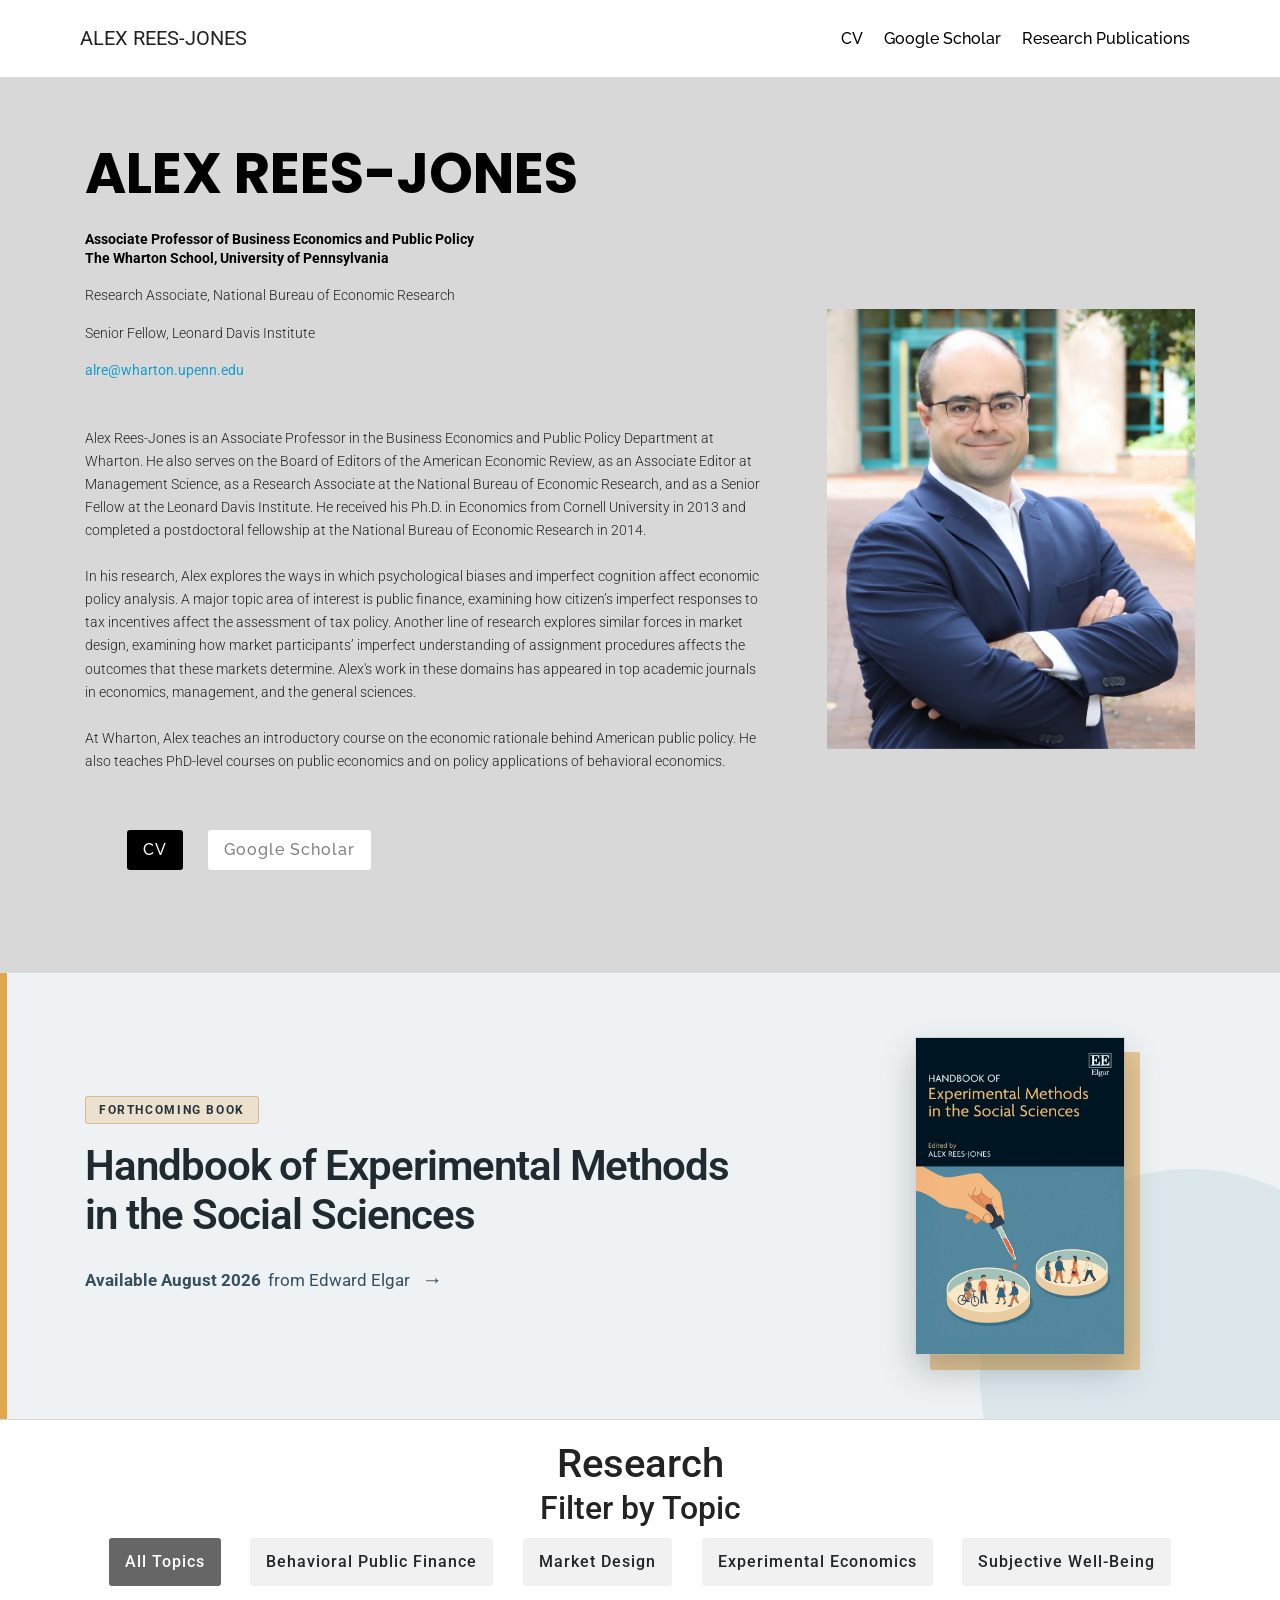
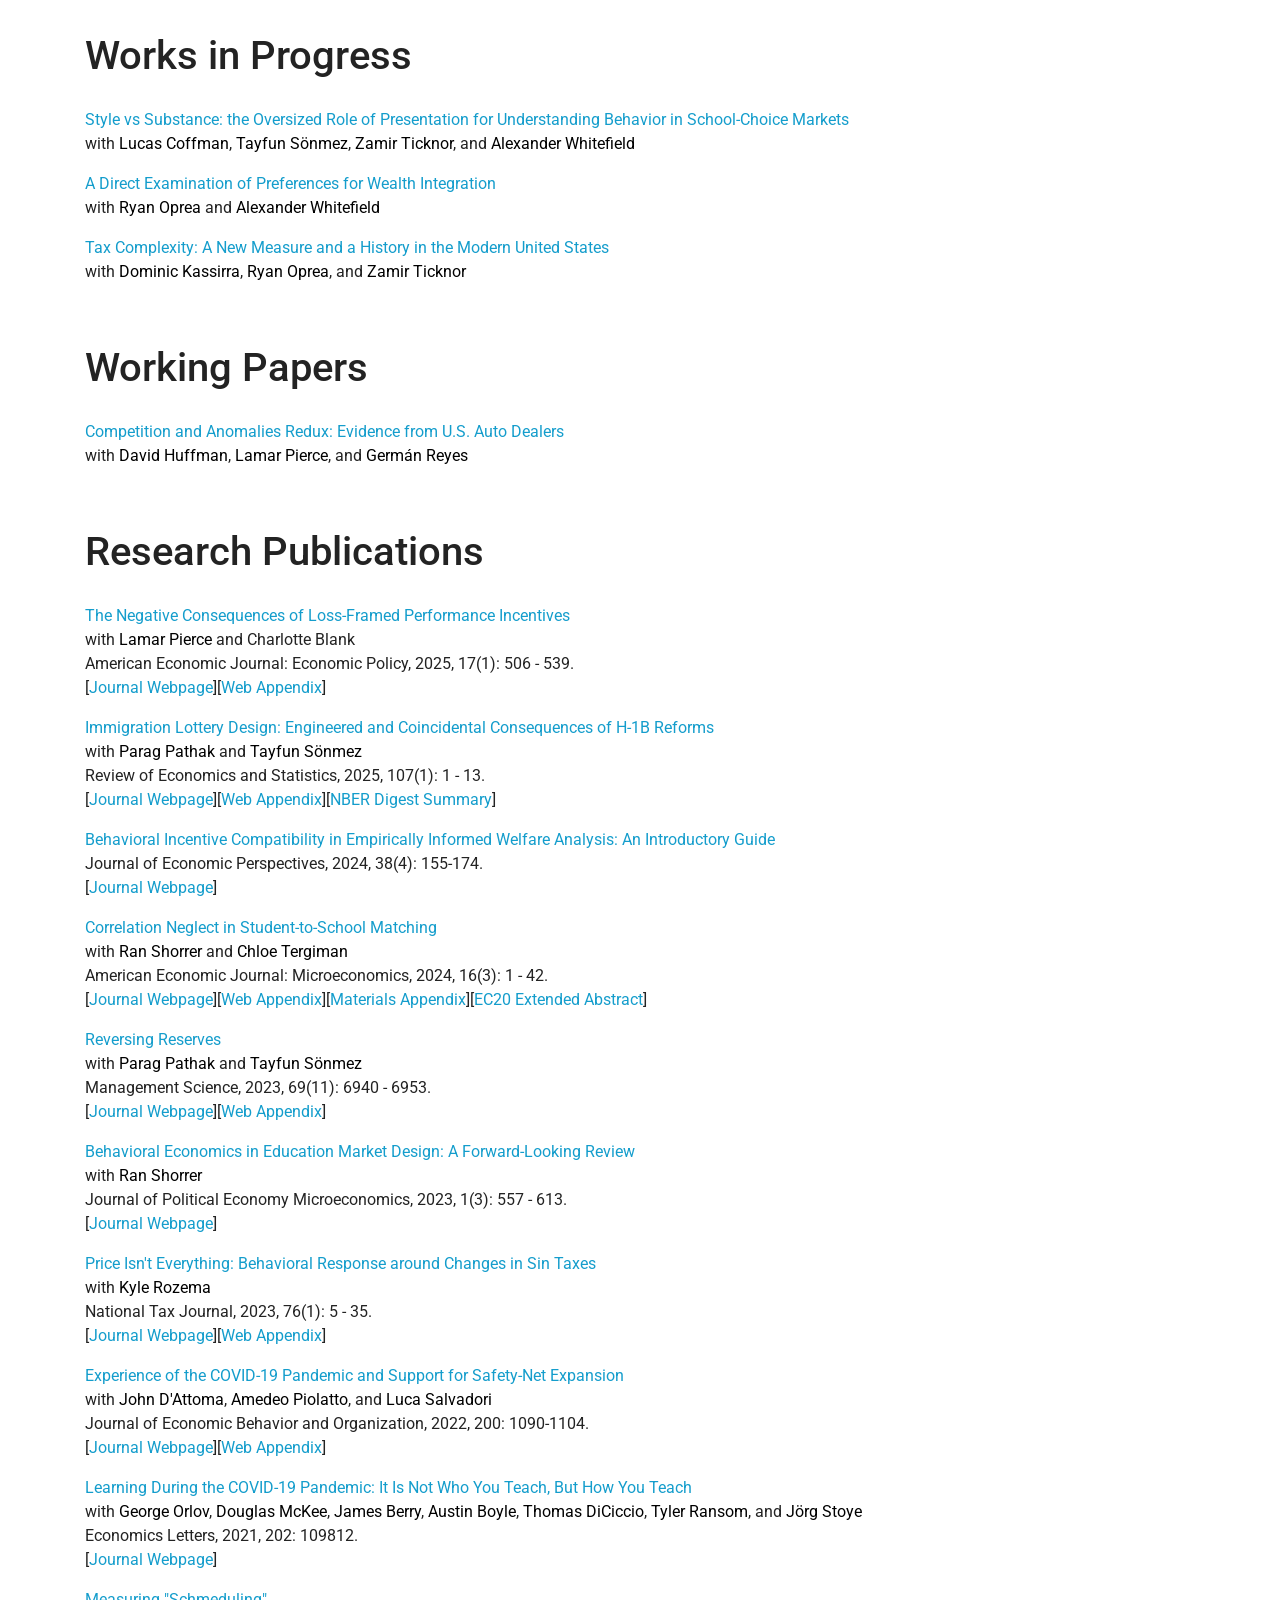
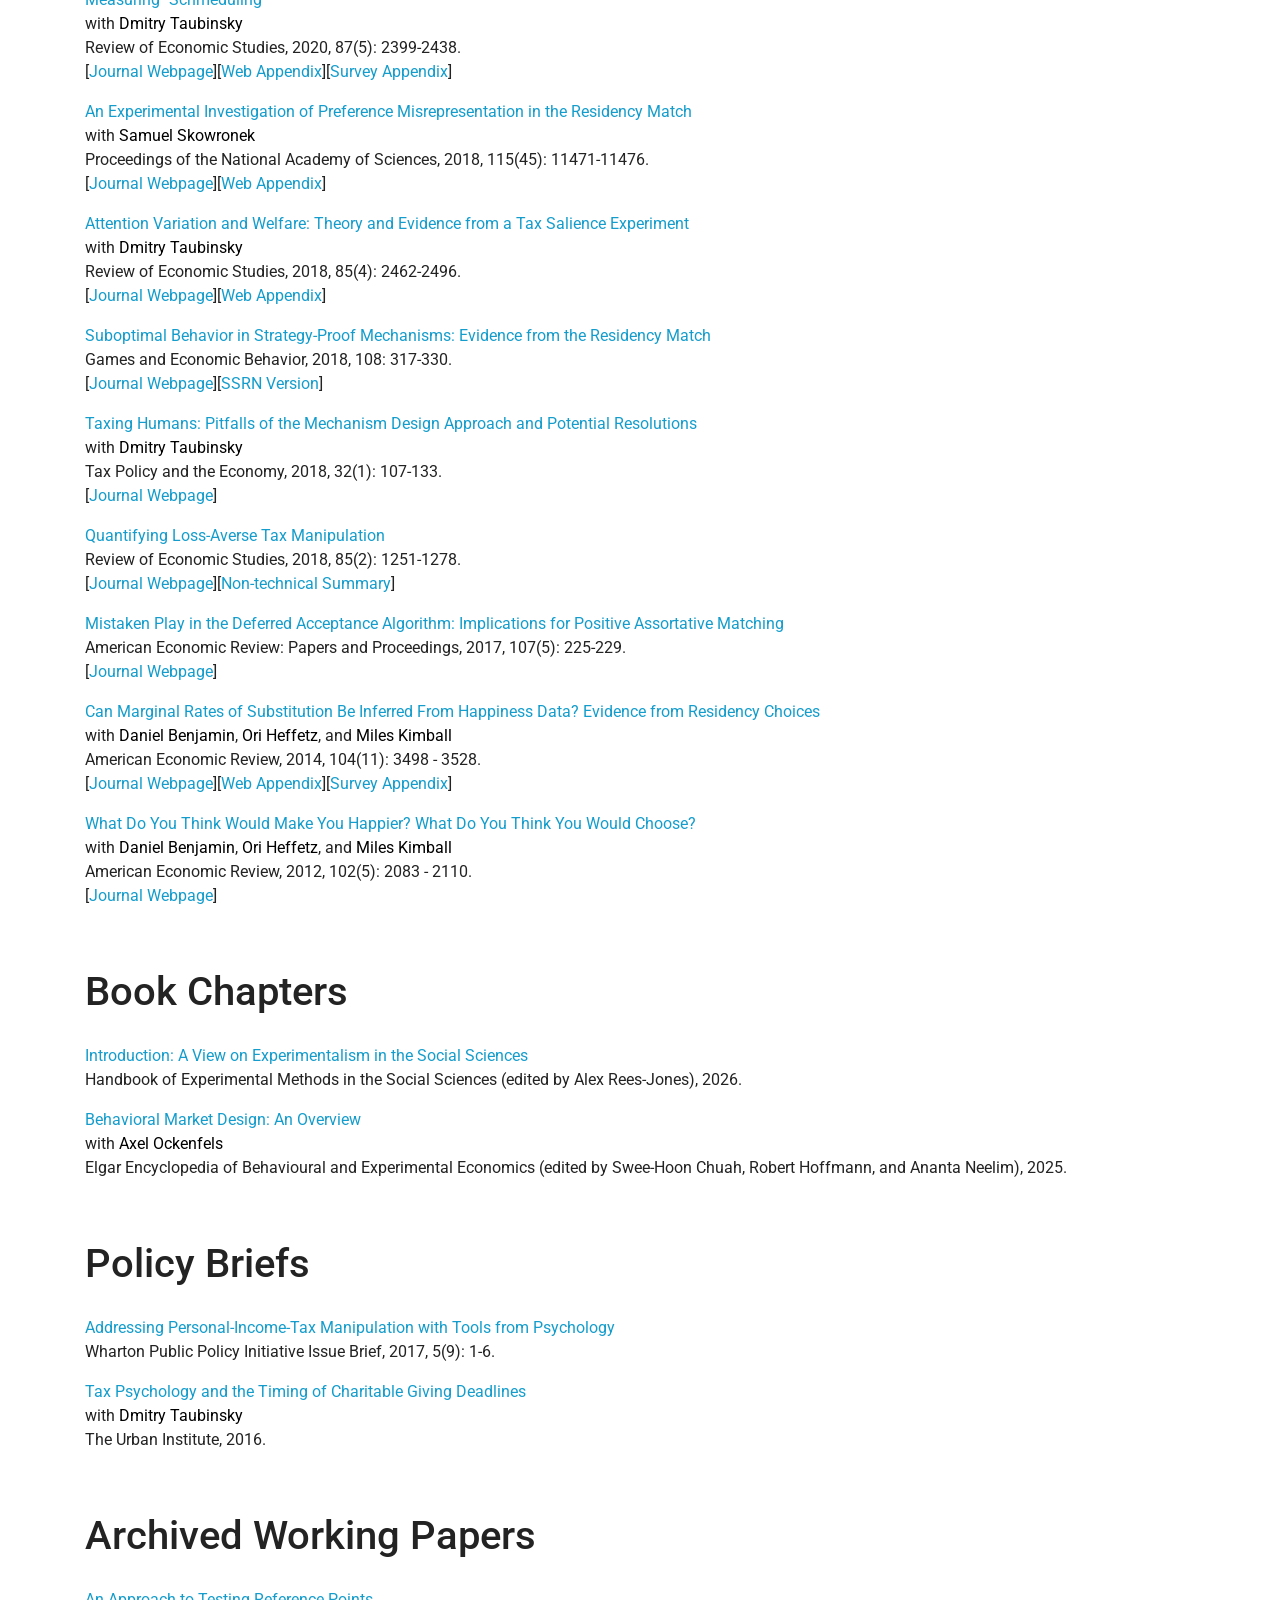
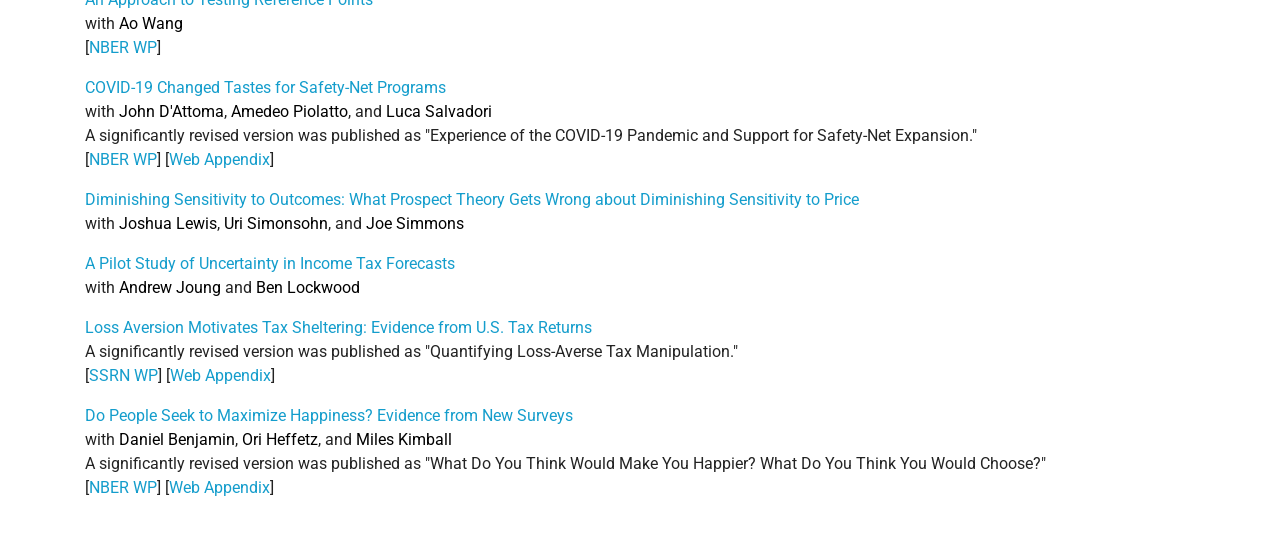
==== commit 5031b574: "Update index.html" ====
--- a/index.html
+++ b/index.html
@@ -316,20 +316,20 @@
     
 <br />
 	<div class="filterDiv MD EE">
-        <p><a class="paper" href="">Style vs Substance: the Oversized Role of Presentation for Understanding Behavior in School-Choice Markets.</a><br />
+        <p><a class="paper" href="">Style vs Substance: the Oversized Role of Presentation for Understanding Behavior in School-Choice Markets</a><br />
         with <a class="coauthor" href="https://sites.google.com/site/lucascoffman/" style="color:black">Lucas Coffman</a>, <a class="coauthor" href="https://www.tayfunsonmez.net/" style="color:black"> Tayfun S<span>&#246;</span>nmez</a>, <a class="coauthor" href="" style="color:black">Zamir Ticknor</a>, and <a class="coauthor" href="https://sites.google.com/view/alexander-whitefield/" style="color:black"> Alexander Whitefield</a><br />
   	</p>
 	</div>
 
 
 	<div class="filterDiv EE">
-        <p><a class="paper" href="">A Direct Examination of Preferences for Wealth Integration.</a><br />
+        <p><a class="paper" href="">A Direct Examination of Preferences for Wealth Integration</a><br />
         with <a class="coauthor" href="https://www.ryanoprea.com/" style="color:black">Ryan Oprea</a> and <a class="coauthor" href="https://sites.google.com/view/alexander-whitefield/" style="color:black"> Alexander Whitefield</a><br />
   	</p>
 	</div>
 
 	<div class="filterDiv BPF">
-        <p><a class="paper" href="">Tax Complexity: A New Measure and a History in the Modern United States.</a><br />
+        <p><a class="paper" href="">Tax Complexity: A New Measure and a History in the Modern United States</a><br />
         with <a class="coauthor" href="https://dominickassirra.github.io/" style="color:black"> Dominic Kassirra</a>, <a class="coauthor" href="https://www.ryanoprea.com/" style="color:black">Ryan Oprea</a>, and <a class="coauthor" href="" style="color:black">Zamir Ticknor</a><br />
   	</p>
 	</div>
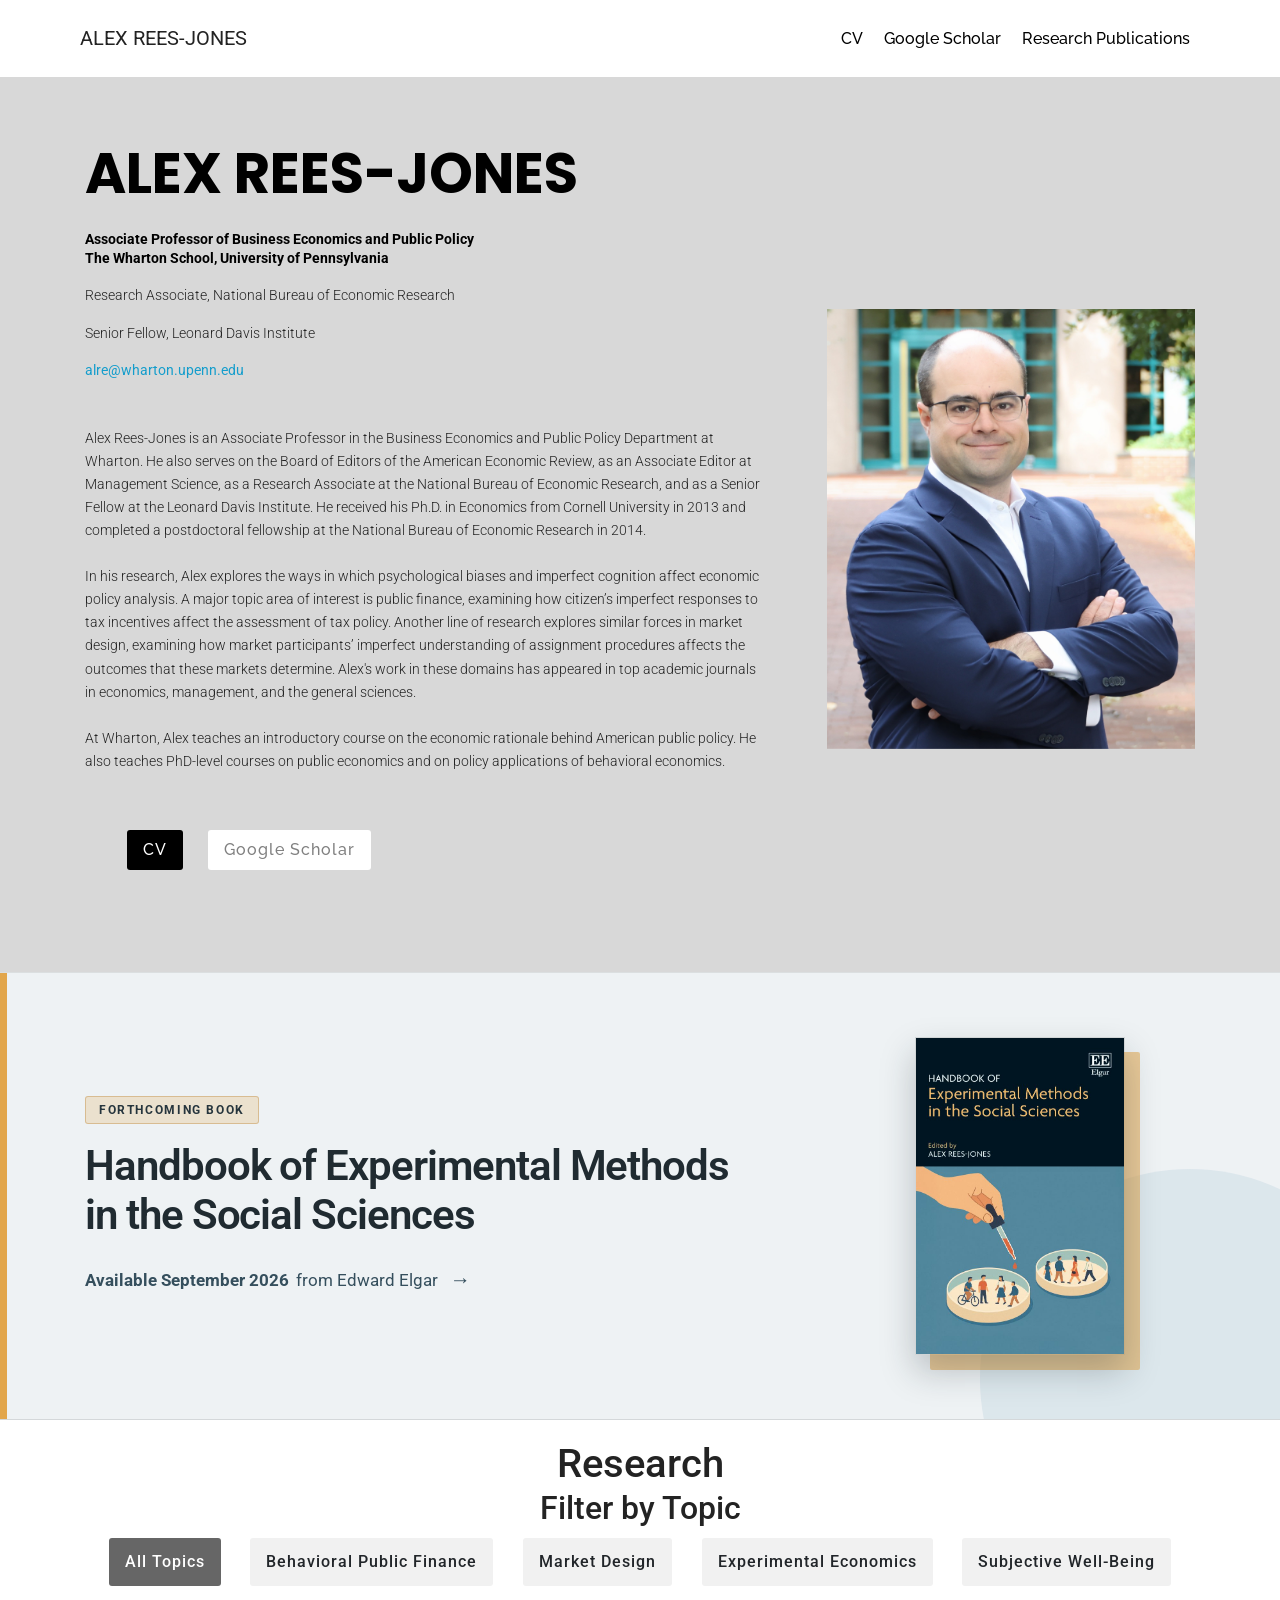
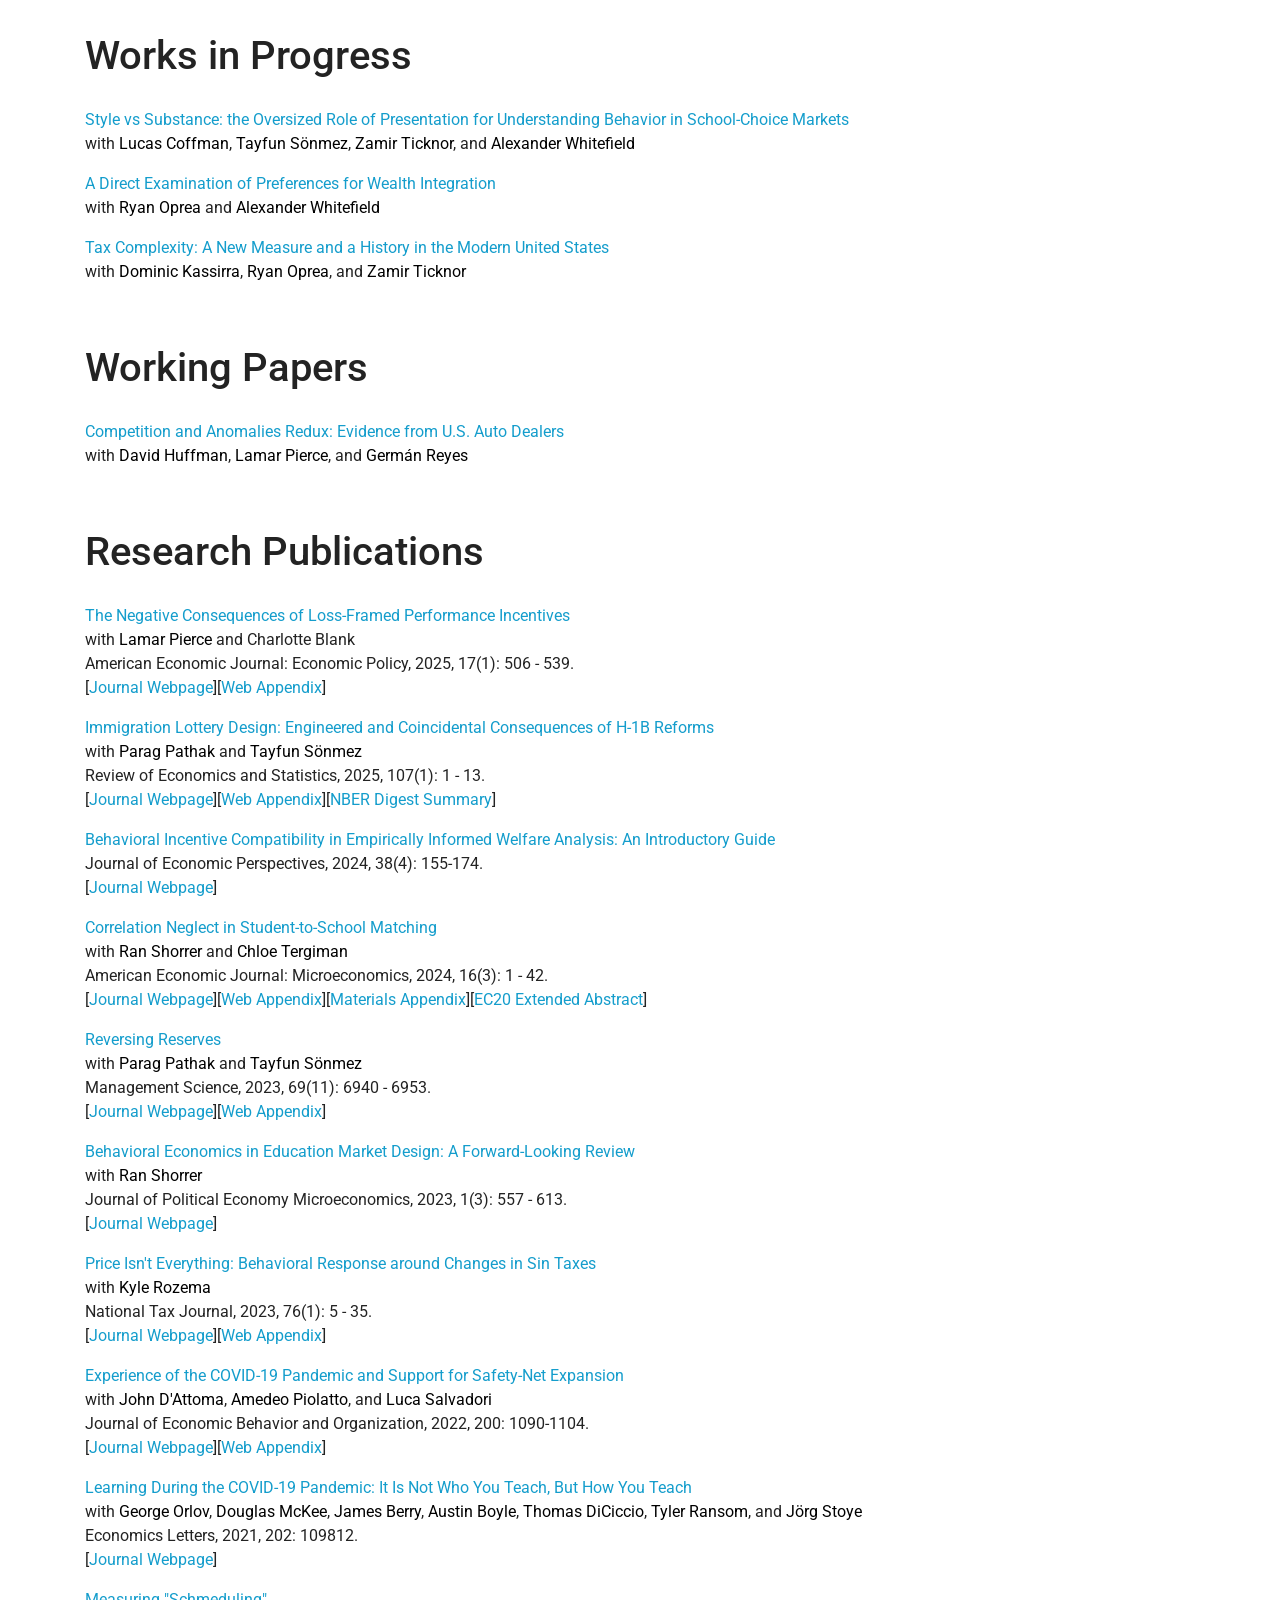
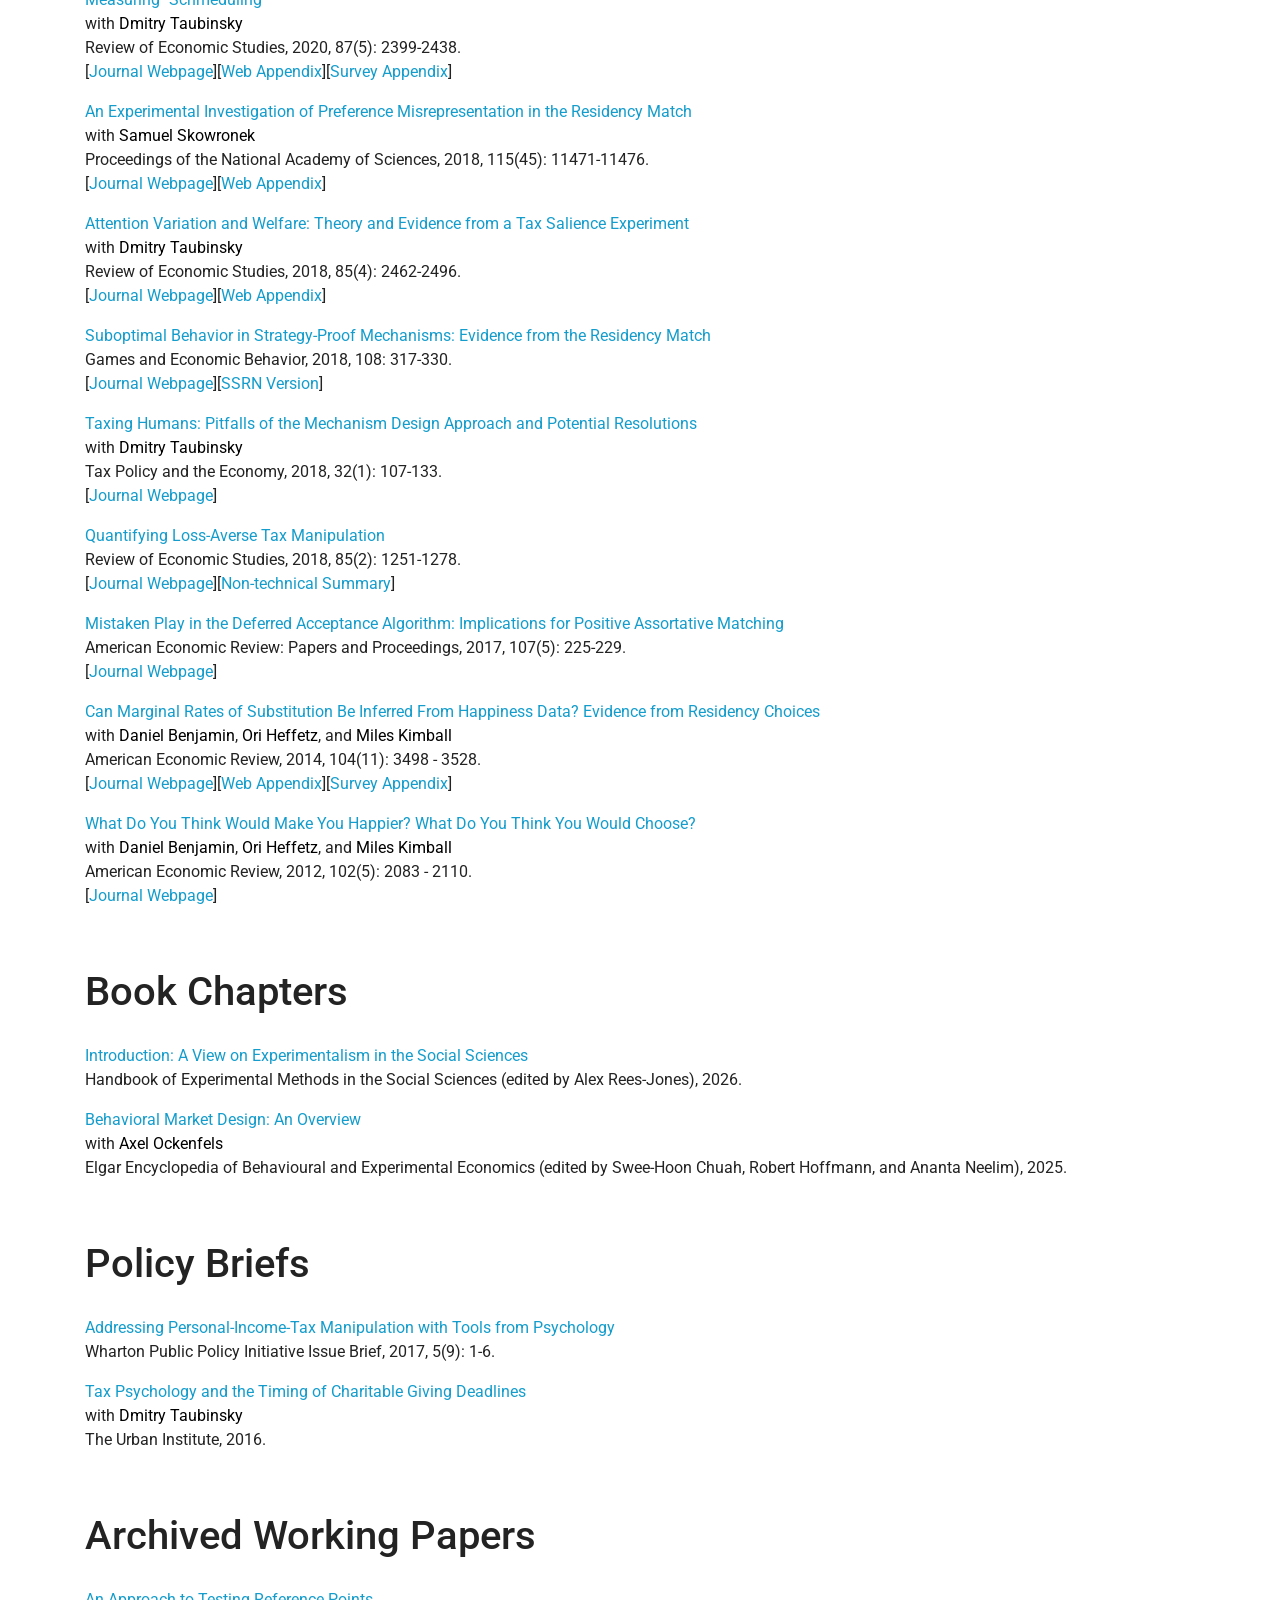
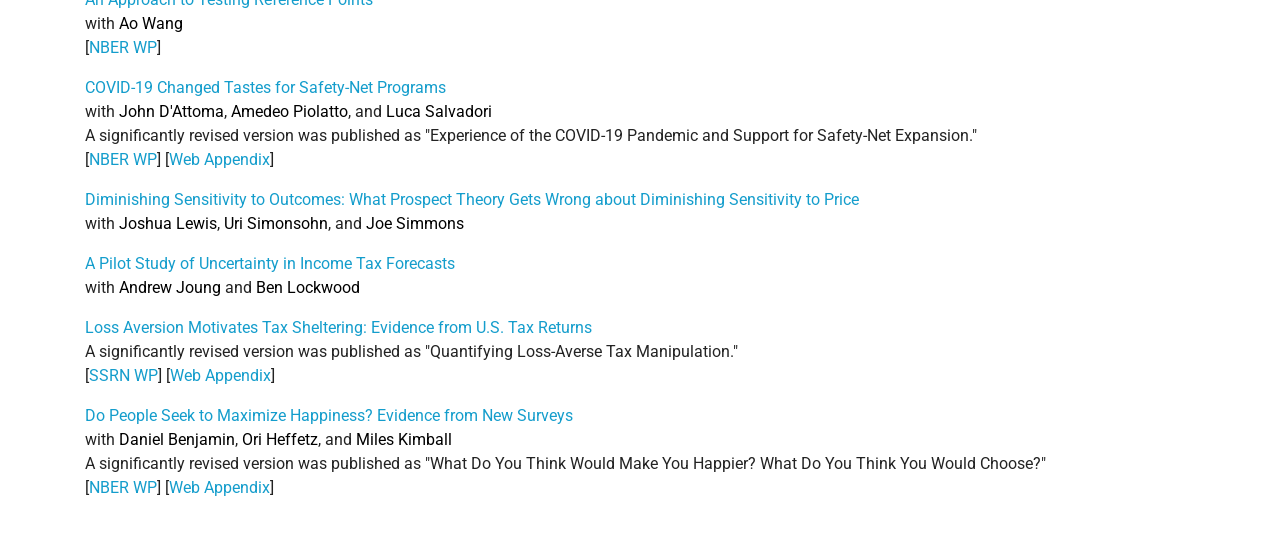
==== commit c8ea62eb: "Update index.html" ====
--- a/index.html
+++ b/index.html
@@ -208,7 +208,7 @@
           target="_blank"
           rel="noopener noreferrer"
         >
-          <span class="book-release-date">Available August 2026</span>
+          <span class="book-release-date">Available September 2026</span>
           <span class="book-publisher">from Edward Elgar</span>
           <span class="book-arrow" aria-hidden="true">&rarr;</span>
         </a>
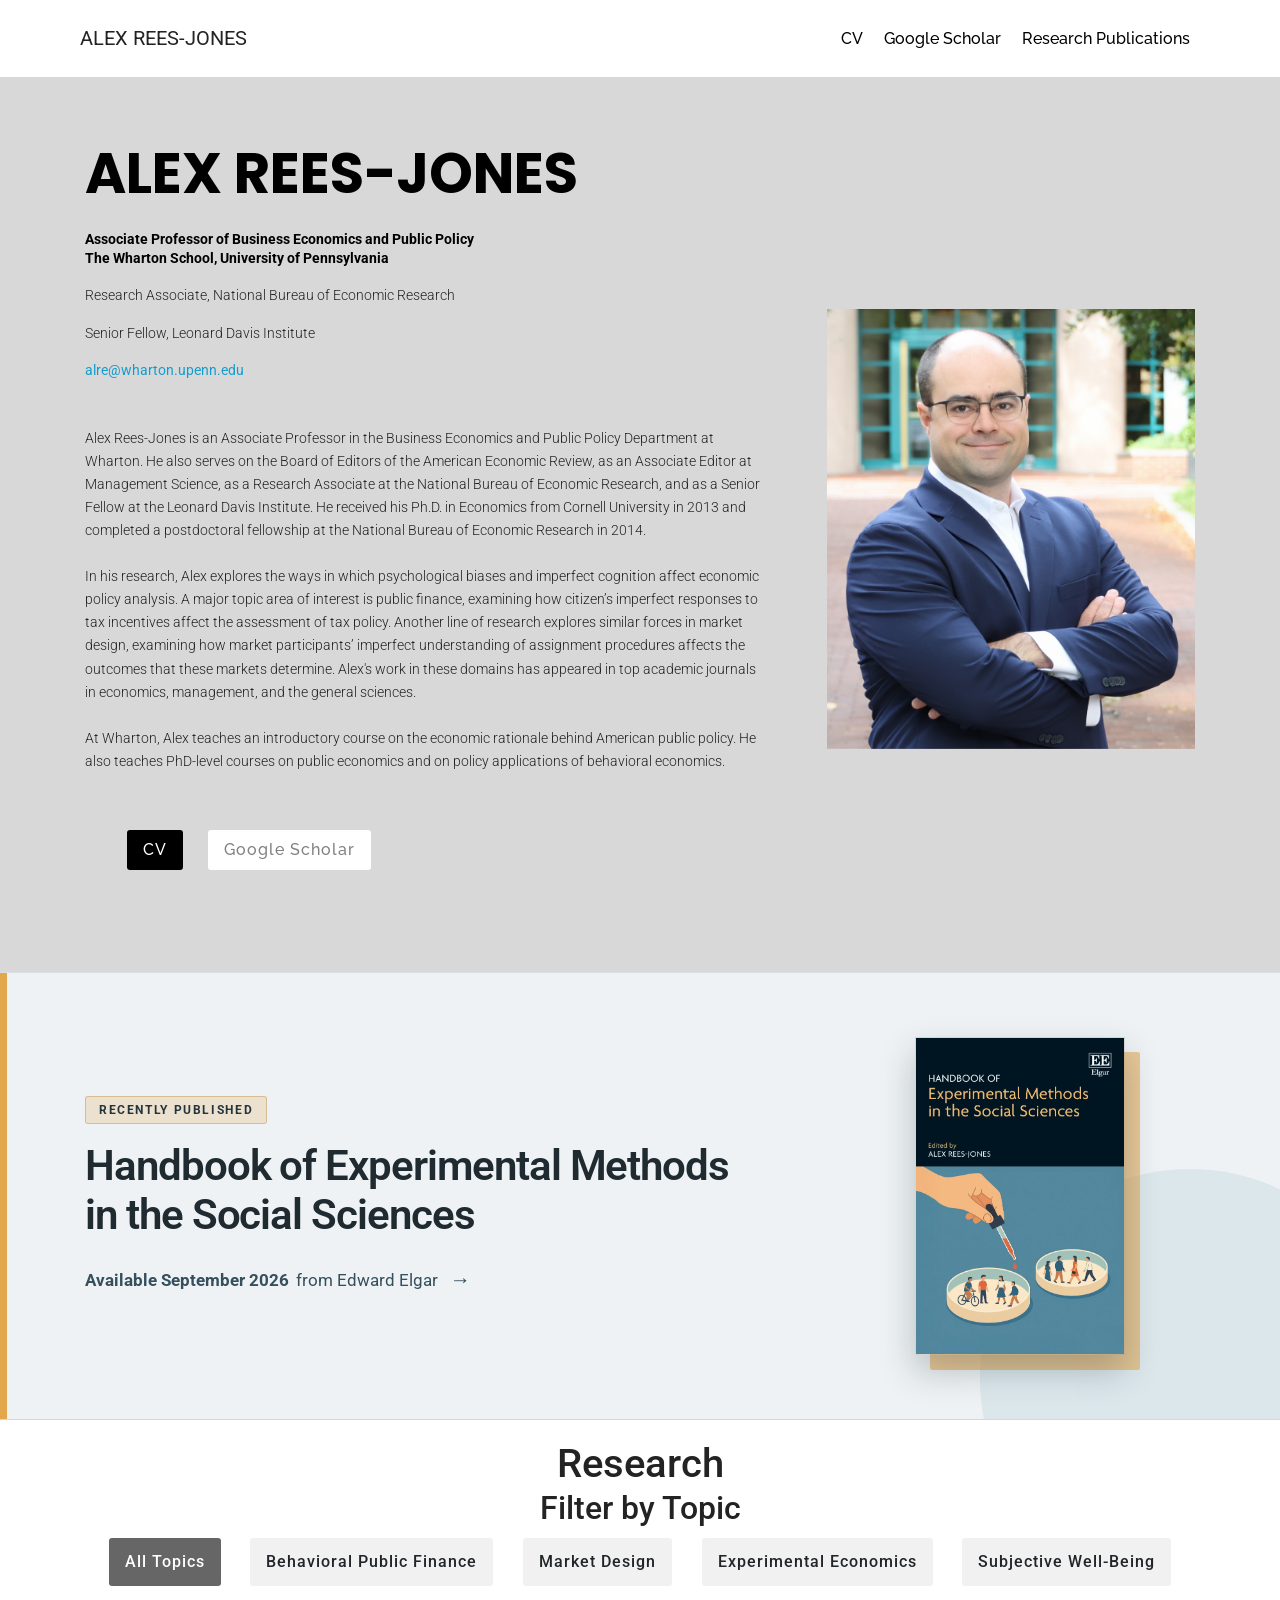
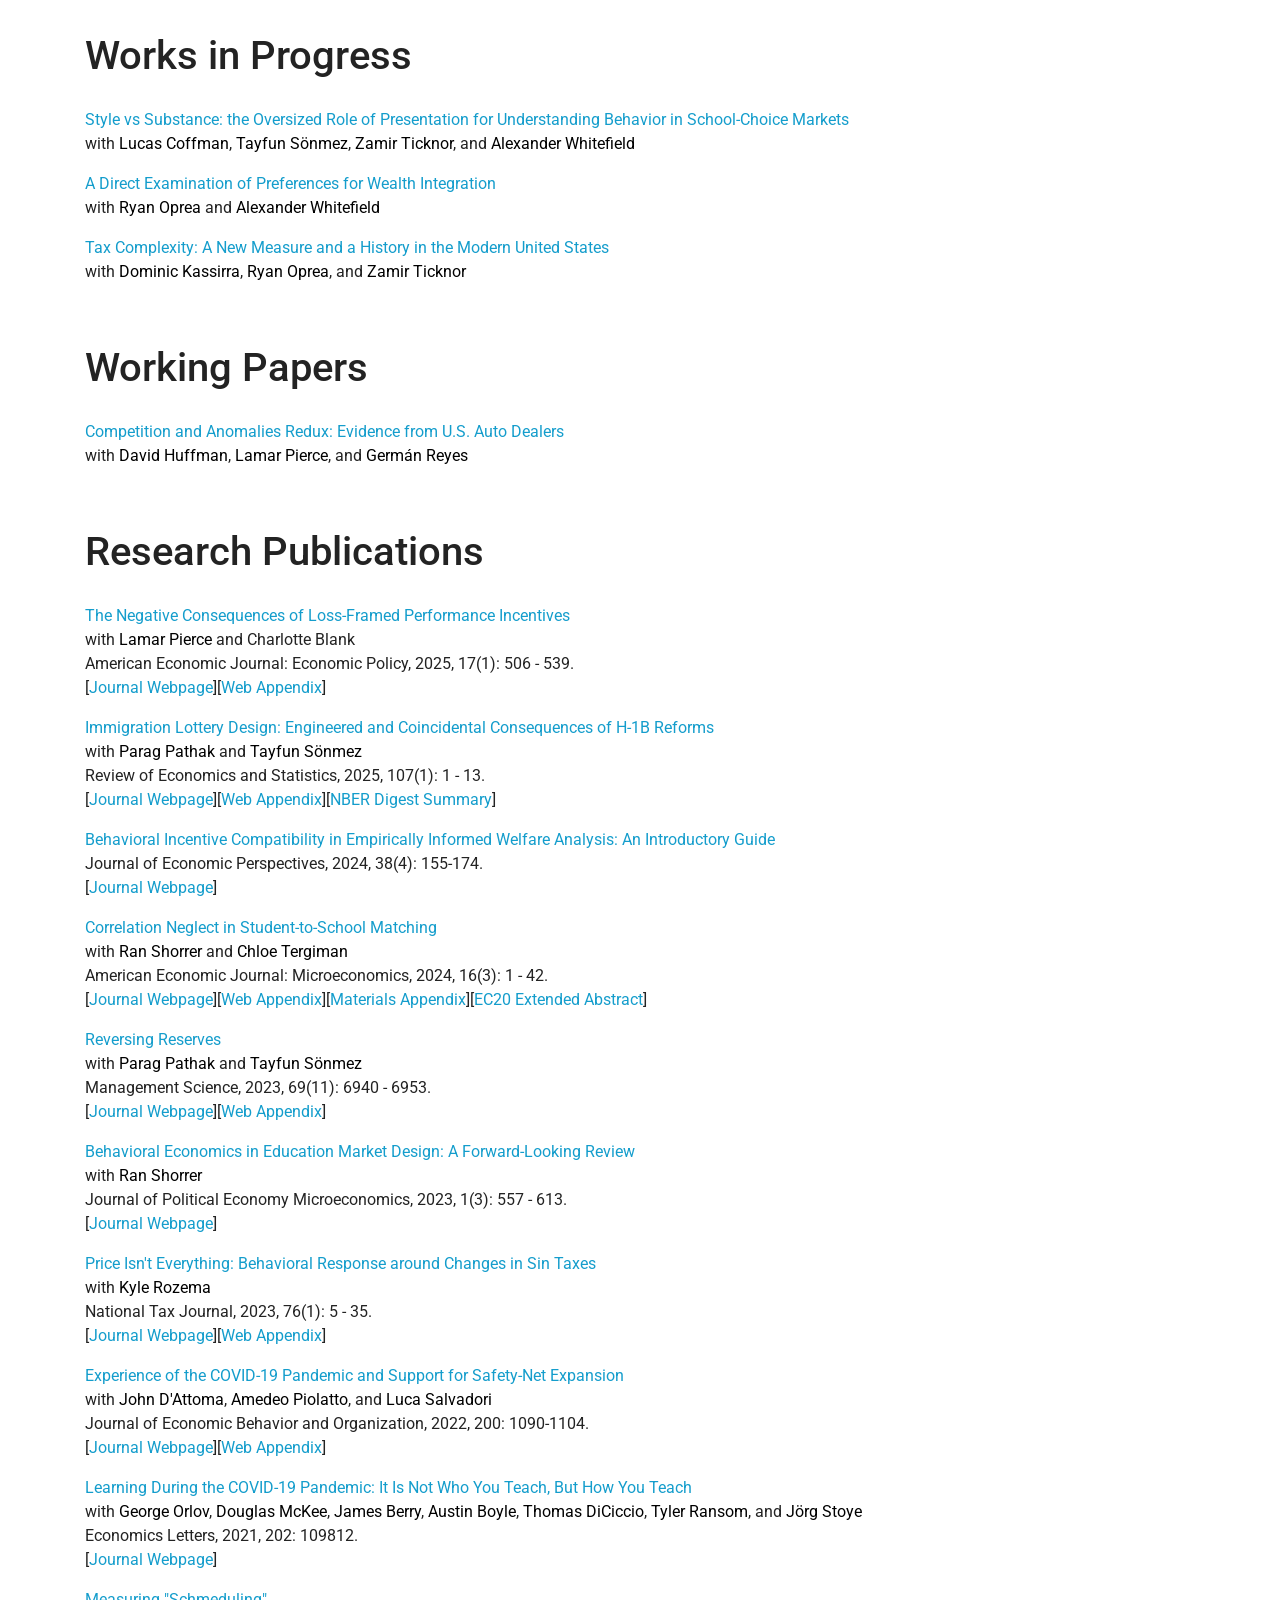
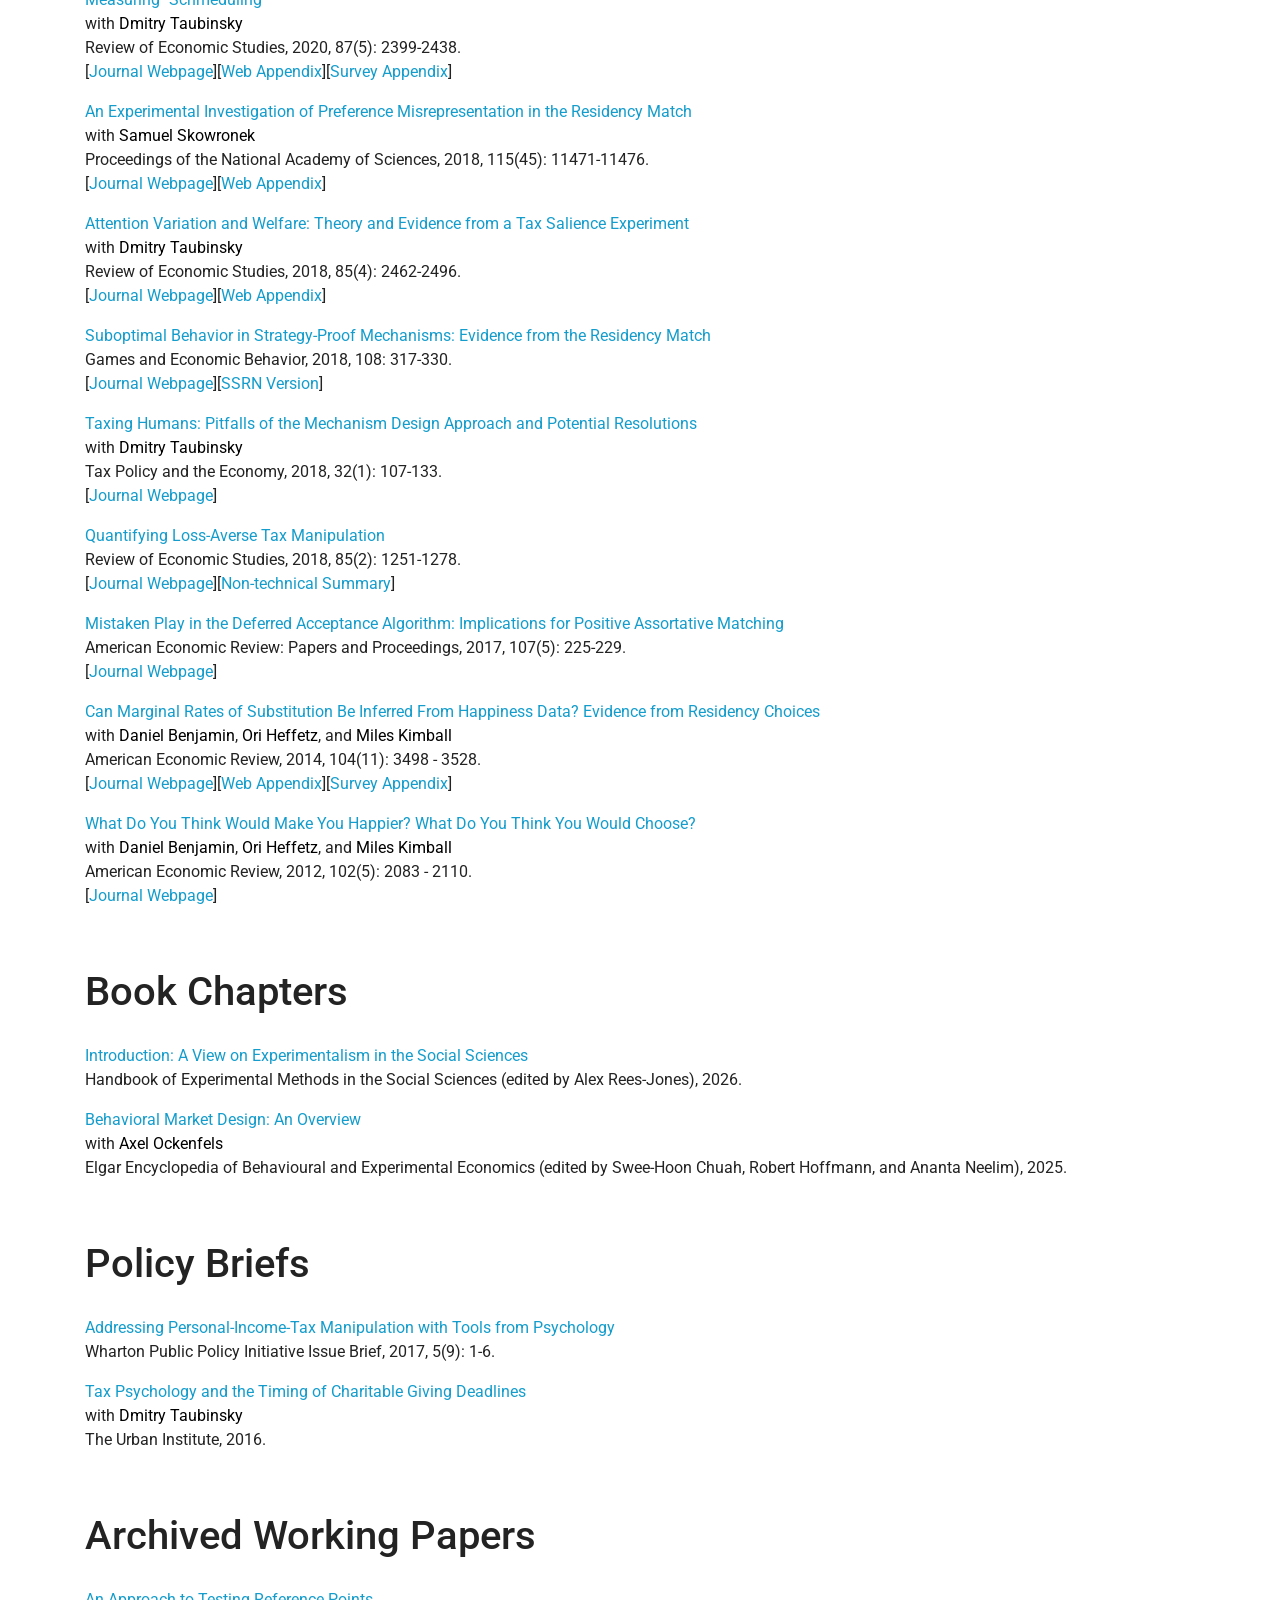
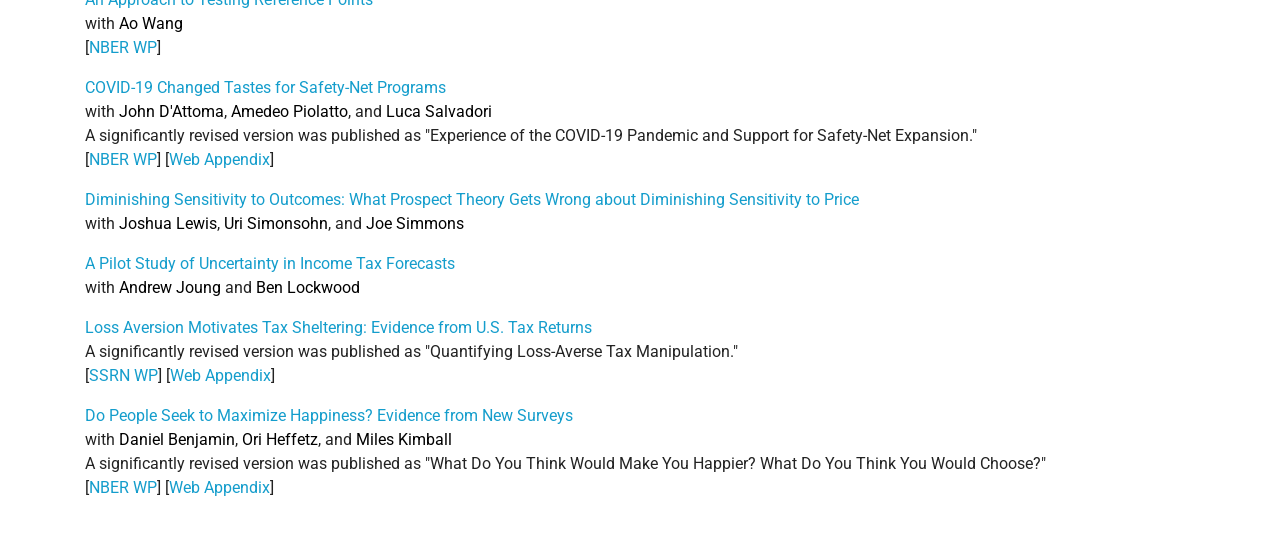
==== commit e5a70e33: "Update index.html" ====
--- a/index.html
+++ b/index.html
@@ -195,7 +195,7 @@
     <div class="row align-items-center">
 
       <div class="col-lg-8 col-md-7 book-announcement-content">
-        <div class="book-label">Forthcoming Book</div>
+        <div class="book-label">Recently Published</div>
 
         <h2 class="book-title">
           Handbook of Experimental Methods<br class="book-title-break">
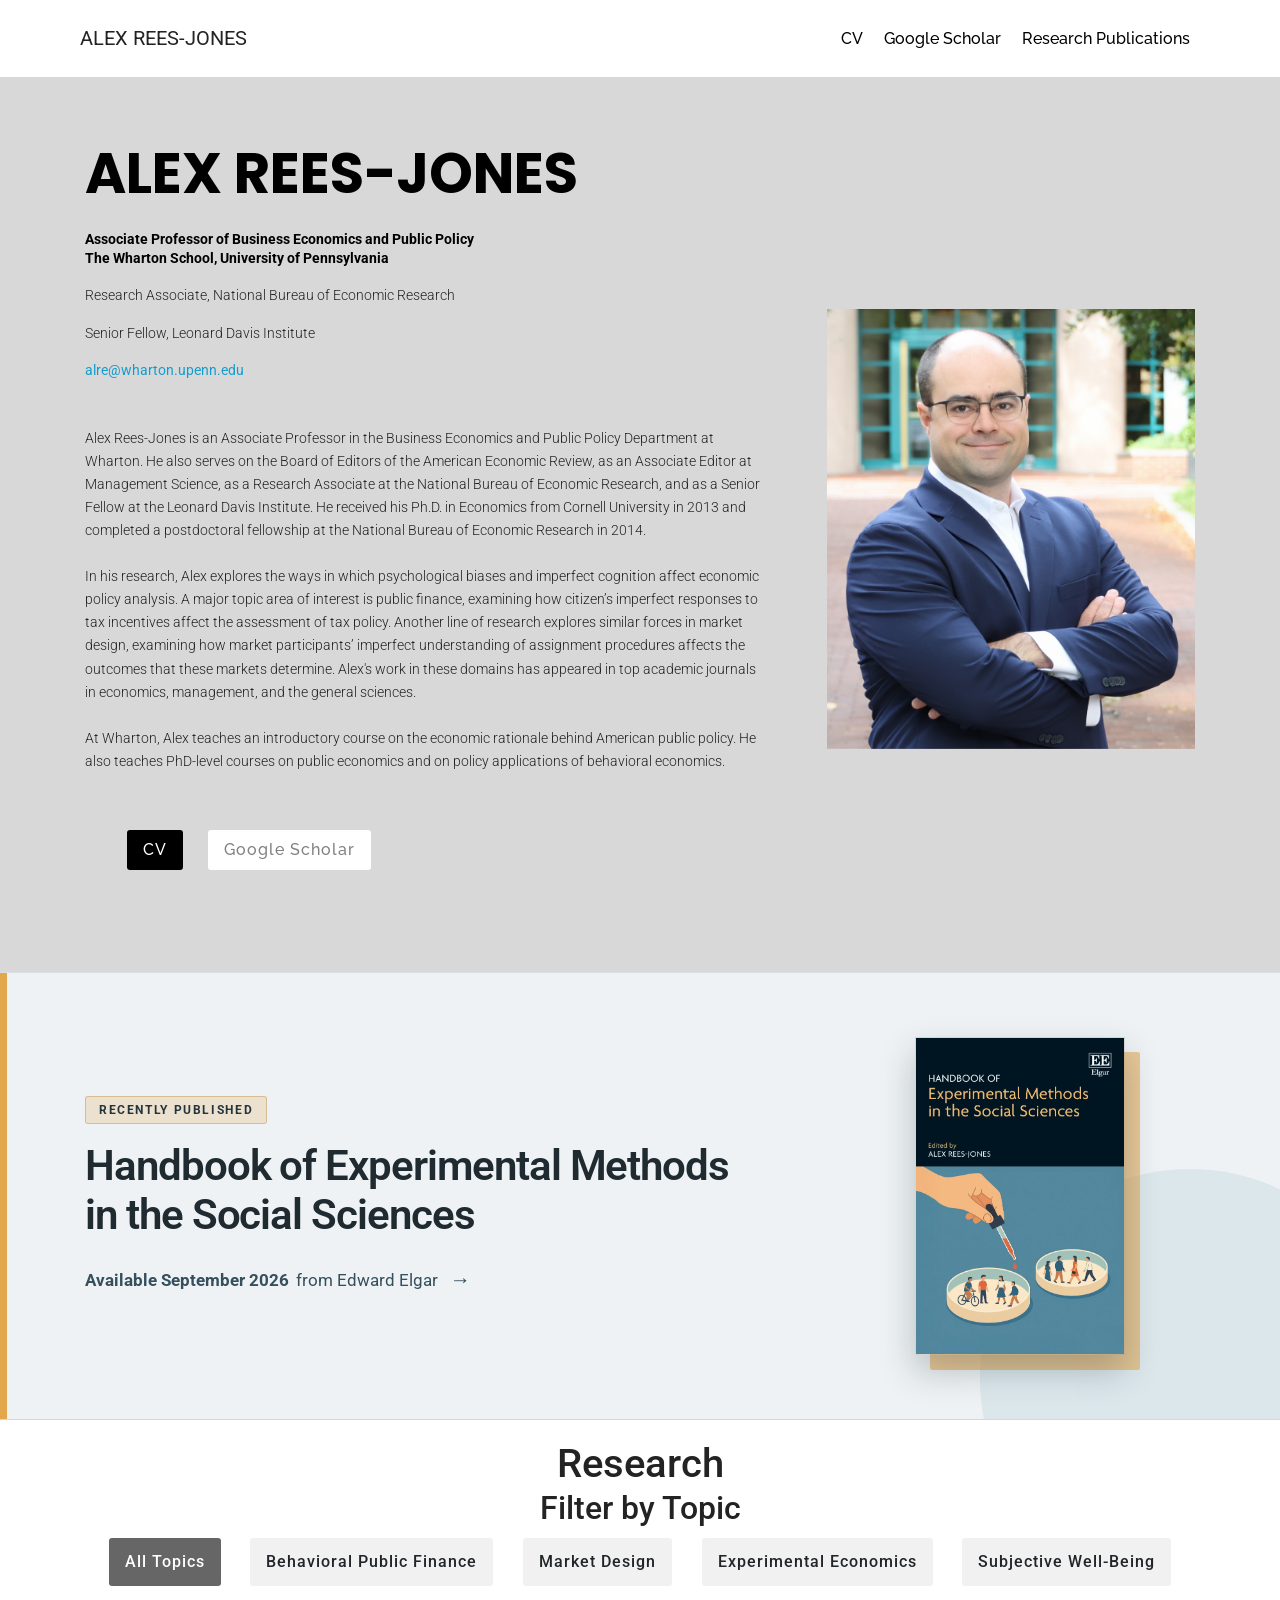
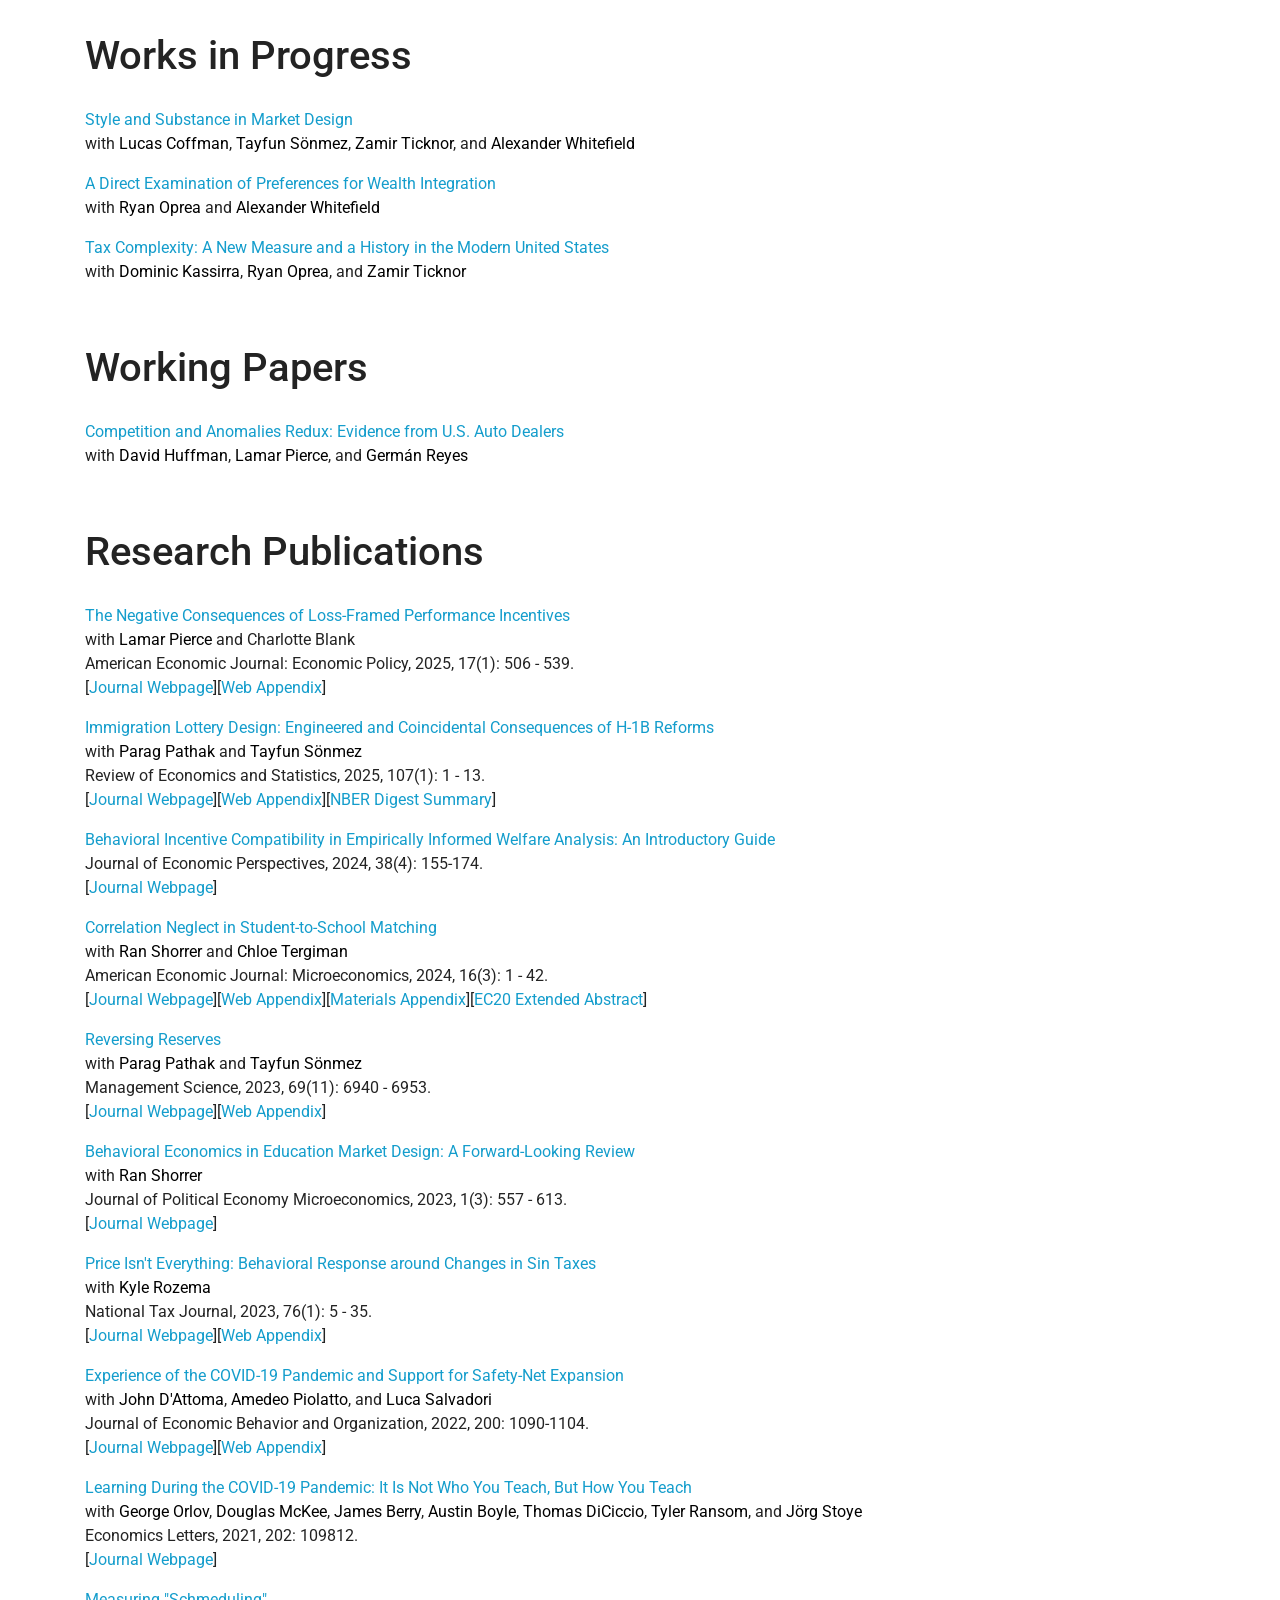
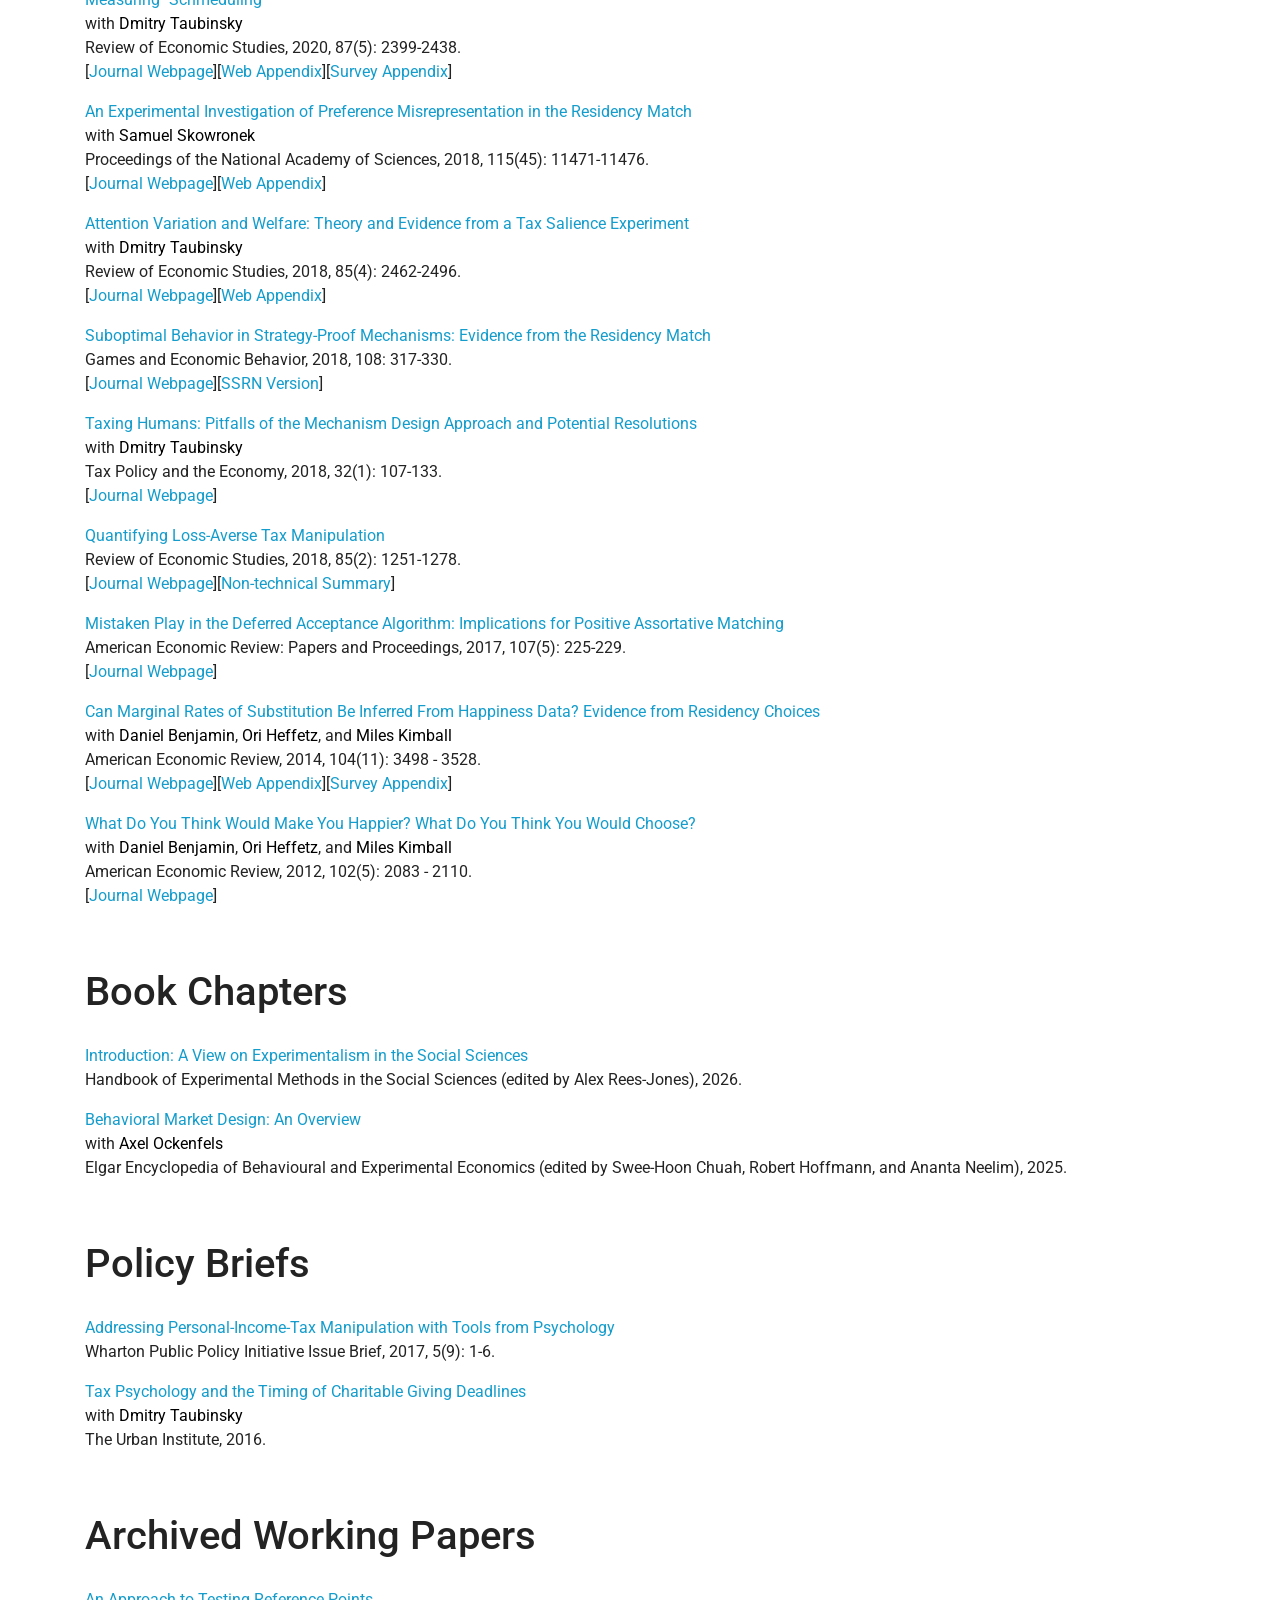
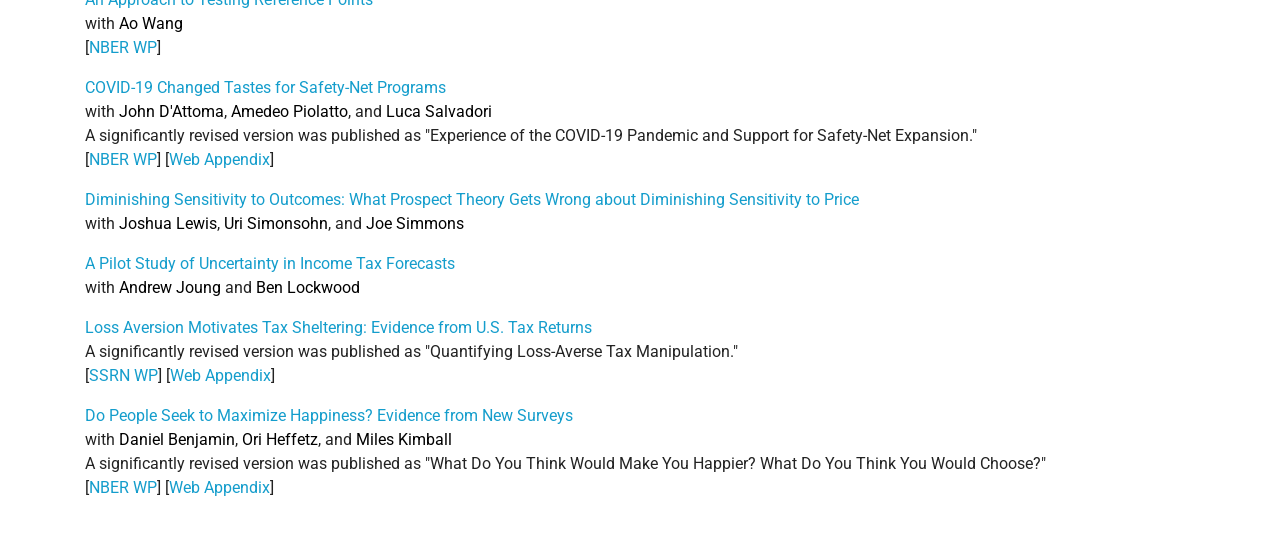
==== commit 66648898: "Update index.html" ====
--- a/index.html
+++ b/index.html
@@ -316,7 +316,7 @@
     
 <br />
 	<div class="filterDiv MD EE">
-        <p><a class="paper" href="">Style vs Substance: the Oversized Role of Presentation for Understanding Behavior in School-Choice Markets</a><br />
+        <p><a class="paper" href="">Style and Substance in Market Design</a><br />
         with <a class="coauthor" href="https://sites.google.com/site/lucascoffman/" style="color:black">Lucas Coffman</a>, <a class="coauthor" href="https://www.tayfunsonmez.net/" style="color:black"> Tayfun S<span>&#246;</span>nmez</a>, <a class="coauthor" href="" style="color:black">Zamir Ticknor</a>, and <a class="coauthor" href="https://sites.google.com/view/alexander-whitefield/" style="color:black"> Alexander Whitefield</a><br />
   	</p>
 	</div>
